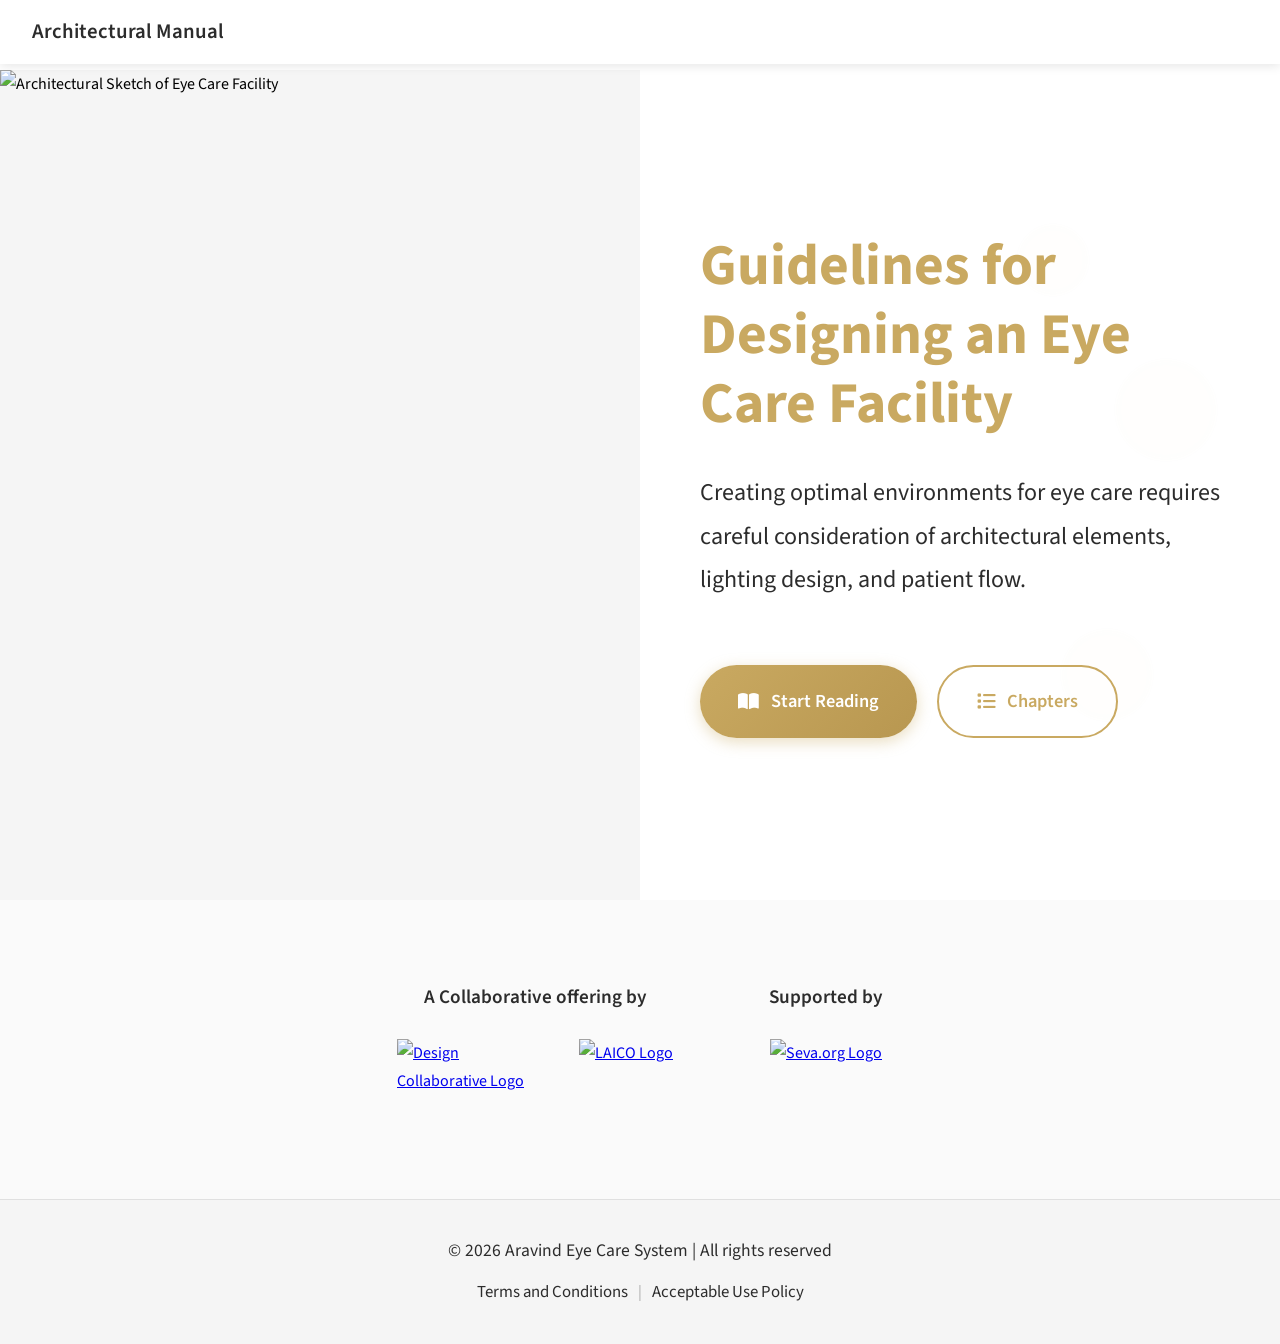
==== index.html @ ced8bf19 "Initial commit" ====
<!DOCTYPE html>
<html lang="en">
<head>
    <meta charset="UTF-8">
    <meta name="viewport" content="width=device-width, initial-scale=1.0">
    <title>Guidelines for Designing an Eye Care Facility | LAICO Architectural Manual</title>
    <meta name="description" content="Creating optimal environments for eye care requires careful consideration of architectural elements, lighting design, and patient flow.">
    <link rel="stylesheet" href="style.css">
    <link href="https://cdnjs.cloudflare.com/ajax/libs/font-awesome/6.0.0/css/all.min.css" rel="stylesheet">
</head>
<body>
    <!-- Navigation -->
    <nav class="navbar">
        <div class="nav-container">
            <div class="nav-logo">
                <h2>Architectural Manual</h2>
            </div>
            <div class="menu-toggle" id="menuToggle">
                <span></span>
                <span></span>
                <span></span>
            </div>
        </div>
    </nav>

    <!-- Menu Overlay -->
    <div class="menu-overlay" id="menuOverlay">
        <div class="menu-content">
            <div class="close-btn" id="closeBtn">
                <i class="fas fa-times"></i>
            </div>
            <ul class="menu-items">
                <li><a href="#home">Home</a></li>
                <li><a href="#contact">Contact Us</a></li>
                <li><a href="#about">About Us</a></li>
                <li><a href="#guidelines">Guidelines</a></li>
                <li><a href="#feedback">Feedback</a></li>
            </ul>
        </div>
    </div>

    <!-- Hero Section -->
    <section class="hero" id="home">
        <div class="hero-container">
            <div class="hero-content">
                <div class="hero-image-left">
                    <img src="Images -Home/Home Image .png" alt="Architectural Sketch of Eye Care Facility">
                </div>
                <div class="hero-text-right">
                    
                    <h3 class="hero-title">
                        <span class="color-1 animate-char">Guidelines</span> 
                        <span class="color-2 animate-char">for</span> 
                        <span class="color-3 animate-char">Designing</span> 
                        <span class="color-4 animate-char">an</span> 
                        <span class="color-5 animate-char">Eye</span> 
                        <span class="color-6 animate-char">Care</span> 
                        <span class="color-7 animate-char">Facility</span>
                    </h3>
                    <p class="hero-description">
                        Creating optimal environments for eye care requires careful consideration of architectural elements, lighting design, and patient flow. 
                    </p>
                    
                    <div class="hero-buttons">
                        <a href="Preface.html" class="btn btn-primary">
                            <i class="fas fa-book-open"></i>
                            Start Reading   
                        </a>
                        <a href="Toc.html" class="btn btn-secondary">
                            <i class="fas fa-list"></i>
                            Chapters
                        </a>
                    </div>
                </div>
            </div>
        </div>
        
        <div class="floating-elements">
            <div class="bubble-item item1"></div>
            <div class="bubble-item item2"></div>
            <div class="bubble-item item3"></div>
            <div class="bubble-item item4"></div>
            <div class="bubble-item item5"></div>
            <div class="bubble-item item6"></div>
        </div>
    </section>

    <!-- Partners Section -->
    <section class="partners">
        <div class="container">
            <div class="partners-content">
                <div class="partner-group">
                    <h3>A Collaborative offering by</h3>
                    <div class="partner-logos">

                        <div class="logo-wrapper">
                            <a href="https://designcollaborative.co.in/" target="_blank" rel="noopener noreferrer">
                                <img src="Images -Home/DC.png" alt="Design Collaborative Logo">
                            </a>
                        </div>

                        <div class="logo-wrapper">
                            <a href="https://laico.org/" target="_blank" rel="noopener noreferrer">
                                <img src="Images -Home/Laico.png" alt="LAICO Logo">
                            </a>
                        </div>

                    </div>
                </div>
                <div class="partner-group">
                    <h3>Supported by</h3>
                    <div class="partner-logos">
                        <div class="logo-wrapper">
                            <a href="https://www.seva.org/site/PageServer" target="_blank" rel="noopener noreferrer">
                                <img src="Images -Home/Seva_Foundation.jpg" alt="Seva.org Logo">
                            </a>
                        </div>

                    </div>
                </div>
            </div>
        </div>
    </section>

    <!-- Footer -->
    <footer class="footer">
        <div class="container">
            <p>&copy; 2026 Aravind Eye Care System | All rights reserved</p>
            <div class="footer-links">
                <a href="#">Terms and Conditions</a>
                <span>|</span>
                <a href="#">Acceptable Use Policy</a>
            </div>
        </div>
    </footer>

    <script src="script.js"></script>
</body>
</html>
---- style.css ----
/* Font Import */
    @import url('https://fonts.googleapis.com/css2?family=Source+Sans+Pro:wght@300;400;600;700&display=swap');

    * {
        margin: 0;
        padding: 0;
        box-sizing: border-box;
    }

    body {
        font-family: 'Source Sans Pro', sans-serif;
        line-height: 1.8;
        color: #000000;
        background-color: #ffffff;
        overflow-x: hidden;
    }

    h1, h2, h3, h4, h5, h6 {
        font-family: 'Source Sans Pro', sans-serif;
    }

    .container {
        max-width: 1400px;
        margin: 0 auto;
        padding: 0 40px;
    }

  
    .navbar {
        position: fixed;
        top: 0;
        width: 100%;
        background: rgba(255, 255, 255, 0.95);
        backdrop-filter: blur(10px);
        z-index: 1000;
        padding: 0;
        height: 64px;
        box-shadow: 0 2px 10px rgba(0, 0, 0, 0.08);
        transition: background 0.3s ease, box-shadow 0.3s ease;
        display: flex;
        align-items: center;
    }

    .nav-container {
        width: 100%;
        max-width: 100%;
        margin: 0;
        padding: 0 28px;
        display: flex;
        justify-content: space-between;
        align-items: center;
        height: 64px;
        gap: 15px;
    }

    .nav-logo {
        flex: 1;
    }

    .nav-logo h2 {
        color: #2c2c2c;
        font-size: 1.3rem;
        font-weight: 600;
        font-family: 'Source Sans Pro', sans-serif;
        margin: 0;
        line-height: 1;
        white-space: nowrap;
    }

    /* Hide hamburger on desktop */
    .menu-toggle {
        display: none;
        flex-direction: column;
        cursor: pointer;
        padding: 10px;
        background: transparent;
        border: none;
        justify-content: center;
        align-items: center;
        min-width: 48px;
        flex-shrink: 0;
    }

    .menu-toggle span {
        width: 28px;
        height: 3px;
        background: #2c2c2c;
        margin: 3px 0;
        transition: all 0.3s ease;
        border-radius: 2px;
        display: block;
    }

    .menu-overlay {
        position: fixed;
        top: 0;
        left: 0;
        width: 100%;
        height: 100vh;
        background: rgba(44, 44, 44, 0.98);
        backdrop-filter: blur(10px);
        z-index: 2000;
        display: flex;
        justify-content: center;
        align-items: center;
        opacity: 0;
        visibility: hidden;
        transition: all 0.3s ease;
    }

    .menu-overlay.active {
        opacity: 1;
        visibility: visible;
    }

    .menu-content {
        text-align: center;
        position: relative;
        padding: 20px;
    }

    .close-btn {
        position: absolute;
        top: -60px;
        right: 10px;
        color: #fff;
        font-size: 2.5rem;
        cursor: pointer;
        transition: all 0.3s;
        width: 50px;
        height: 50px;
        display: flex;
        align-items: center;
        justify-content: center;
    }

    .close-btn:hover {
        color: #c9a961;
        transform: rotate(90deg);
    }

    .menu-items {
        list-style: none;
        padding: 0;
        margin: 0;
    }

    .menu-items li {
        margin: 25px 0;
    }

    .menu-items a {
        color: #fff;
        text-decoration: none;
        font-size: 1.8rem;
        font-weight: 300;
        transition: all 0.3s;
        display: block;
        padding: 12px 25px;
        font-family: 'Source Sans Pro', sans-serif;
    }

    .menu-items a:hover {
        color: #c9a961;
        transform: translateX(10px);
    }

    /* ========== 1199px and below: stacked layout — logo bottom-right of image ========== */
    @media (max-width: 1199px) {
        .hero-logo-container {
            top: auto;
            bottom: 15px;
            right: 15px;
        }

        .hero-text-right {
            order: 2;
            text-align: center;
            padding: 40px 40px 40px 40px;
        }
    }

    /* Mobile Responsive Navbar - Show hamburger ONLY on mobile */
    @media (max-width: 768px) {
        .navbar {
            height: 56px;
            padding: 0;
        }

        .nav-container {
            padding: 0 16px;
            height: 56px;
            gap: 10px;
            margin: 0;
            max-width: 100%;
        }

        .nav-logo h2 {
            font-size: 1.1rem;
        }

        /* Show hamburger on mobile */
        .menu-toggle {
            display: flex;
            padding: 8px;
            min-width: 44px;
        }

        .menu-toggle span {
            width: 25px;
            height: 2.5px;
        }

        .menu-items a {
            font-size: 1.6rem;
            padding: 10px 20px;
        }

        .close-btn {
            font-size: 2.2rem;
            top: -55px;
        }

        .hero {
            padding-top: 60px;
        }

        /* Mobile: HIDE the logo completely */
        .hero-logo-container {
            display: none !important;
        }

        .hero-image-left {
            min-height: 280px;
            overflow: hidden;
        }

        .hero-text-right {
            position: relative;
            padding: 25px 25px 30px 25px;
            justify-content: flex-start;
            text-align: center;
        }
    }

    @media (max-width: 480px) {
        .nav-container {
            padding: 0 12px;
            height: 50px;
        }

        .nav-logo h2 {
            font-size: 1rem;
        }

        .menu-toggle {
            display: flex;
            padding: 6px;
            min-width: 40px;
        }

        .menu-toggle span {
            width: 22px;
            height: 2px;
            margin: 2.5px 0;
        }

        .menu-items a {
            font-size: 1.4rem;
            padding: 8px 15px;
        }

        .menu-items li {
            margin: 20px 0;
        }

        .hero-logo-container {
            display: none !important;
        }

        .hero-text-right {
            padding: 20px 20px 25px 20px;
        }
    }

    /* ========================================
    HERO SECTION
    ======================================== */
    .hero {
        min-height: 100vh;
        background: #ffffff;
        position: relative;
        display: flex;
        align-items: stretch;
        padding-top: 0;
        margin: 0;
        padding-left: 0;
        padding-right: 0;
        overflow: hidden;
    }

    .hero-container {
        max-width: 100%;
        margin: 0;
        padding: 0;
        position: relative;
        z-index: 2;
        width: 100%;
    }

    /* Logo: DESKTOP — top-right corner of text panel. MOBILE — hidden */
    .hero-logo-container {
        display: flex;
        justify-content: flex-end;
        align-self: flex-start;
        margin-left: auto;
        margin-bottom: 12px;
        margin-top: -20px;
        width: 100%;
    }

    .hero-logo {
        width: 180px;
        height: 180px;
        object-fit: contain;
    }

    .hero-content {
        display: grid;
        grid-template-columns: 1fr 1fr;
        gap: 0;
        align-items: stretch;
        min-height: 100vh;
        width: 100%;
        margin: 0;
        padding: 0;
        padding-top: 70px;
    }

    /* Logo lives inside hero-image-left */
    .hero-image-left {
        display: flex;
        justify-content: flex-end;
        align-items: stretch;
        width: 100%;
        height: 100%;
        order: 1;
        margin: 0;
        padding: 0;
        overflow: hidden;
        background: #f5f5f5;
        position: relative;
    }

    .hero-image-left img {
        width: 100%;
        height: 100%;
        max-width: none;
        object-fit: cover;
        object-position: center;
        display: block;
        margin: 0;
        padding: 0;
    }

    .hero-text-right {
        color: #2c2c2c;
        order: 2;
        padding: 40px 60px 40px 60px;
        height: 100%;
        display: flex;
        flex-direction: column;
        justify-content: center;
        padding-top: 40px;
        position: relative;
    }

    .hero-title {
        font-size: clamp(2.2rem, 4.5vw, 3.8rem);
        font-weight: 700;
        line-height: 1.2;
        margin-bottom: 2rem;
        font-family: 'Source Sans Pro', sans-serif;
    }

    .animate-char {
        display: inline-block;
        opacity: 0;
        transform: translateY(20px);
        animation: fadeInRise 0.8s ease-out forwards;
    }

    .hero-title .color-1 { animation-delay: 0.1s; }
    .hero-title .color-2 { animation-delay: 0.2s; }
    .hero-title .color-3 { animation-delay: 0.3s; }
    .hero-title .color-4 { animation-delay: 0.4s; }
    .hero-title .color-5 { animation-delay: 0.5s; }
    .hero-title .color-6 { animation-delay: 0.6s; }
    .hero-title .color-7 { animation-delay: 0.7s; }

    @keyframes fadeInRise {
        to {
            opacity: 1;
            transform: translateY(0);
        }
    }

    .color-1, .color-2, .color-3, .color-4, 
    .color-5, .color-6, .color-7 { 
        color: #c9a961; 
    }

    .hero-description {
        font-size: clamp(1.25rem, 2.5vw, 1.5rem);
        margin-bottom: 1.5rem;
        line-height: 1.8;
        color: #2c2c2c;
        font-family: 'Source Sans Pro', sans-serif;
    }

    .hero-buttons {
        display: flex;
        gap: 1.25rem;
        margin-top: 2.5rem;
        flex-wrap: wrap;
    }

    .btn {
        padding: 18px 38px;
        border: none;
        border-radius: 50px;
        font-size: 1.15rem;
        font-weight: 600;
        cursor: pointer;
        transition: all 0.3s ease;
        display: flex;
        align-items: center;
        gap: 12px;
        text-decoration: none;
        font-family: 'Source Sans Pro', sans-serif;
    }

    .btn-primary {
        background: linear-gradient(135deg, #c9a961 0%, #b89750 100%);
        color: white;
        box-shadow: 0 4px 15px rgba(201, 169, 97, 0.4);
    }

    .btn-primary:hover {
        transform: translateY(-2px);
        box-shadow: 0 6px 20px rgba(201, 169, 97, 0.6);
    }

    .btn-secondary {
        background: transparent;
        color: #c9a961;
        border: 2px solid #c9a961;
    }

    .btn-secondary:hover {
        background: #c9a961;
        color: white;
        transform: translateY(-2px);
    }

    .floating-elements {
        position: absolute;
        top: 0;
        left: 0;
        width: 100%;
        height: 100%;
        pointer-events: none;
        z-index: 1;
    }

    .bubble-item {
        position: absolute;
        background: rgba(201, 169, 97, 0.05);
        border-radius: 50%;
        animation: floatBubble 10s ease-in-out infinite;
        filter: blur(3px);
        opacity: 0.3;
    }

    .item1 { width: 80px; height: 80px; top: 15%; left: 5%; animation-delay: 0s; }
    .item2 { width: 120px; height: 120px; top: 60%; left: 15%; animation-delay: 2s; }
    .item3 { width: 60px; height: 60px; top: 80%; left: 25%; animation-delay: 4s; }
    .item4 { width: 100px; height: 100px; top: 40%; right: 5%; animation-delay: 1s; }
    .item5 { width: 70px; height: 70px; top: 25%; right: 15%; animation-delay: 3s; }
    .item6 { width: 90px; height: 90px; top: 70%; right: 10%; animation-delay: 5s; }

    @keyframes floatBubble {
        0%, 100% { transform: translateY(0) translateX(0) scale(1); }
        25% { transform: translateY(-10px) translateX(10px) scale(1.05); }
        50% { transform: translateY(-20px) translateX(-10px) scale(0.95); }
        75% { transform: translateY(-10px) translateX(10px) scale(1.05); }
    }

    .partners {
        padding: 80px 0;
        background: #fafafa;
    }

    /* ── Partners: two groups side-by-side, logos vertically centred ── */
    .partners-content {
        display: flex;
        flex-direction: row;
        justify-content: center;
        align-items: center;          /* vertically centres both groups */
        gap: 6rem;
        flex-wrap: wrap;
    }

    .partner-group {
        display: flex;
        flex-direction: column;
        align-items: center;
        flex: 0 1 auto;
    }

    .partner-group h3 {
        font-size: 1.2rem;
        margin-bottom: 1.5rem;
        color: #2c2c2c;
        text-align: center;
        font-family: 'Source Sans Pro', sans-serif;
        font-weight: 600;
    }

    .partner-logos {
        display: flex;
        gap: 2rem;
        justify-content: center;
        align-items: center;          /* logos on the same baseline */
        flex-wrap: wrap;
    }

    .logo-wrapper {
        display: flex;
        align-items: center;
        justify-content: center;
    }

    .logo-wrapper img {
        max-width: 150px;
        height: 80px;                 /* fixed height so all logos share the same row */
        object-fit: contain;
        display: block;
    }

    @media (max-width: 768px) {
        .partners-content {
            flex-direction: column;
            gap: 3rem;
        }
        .logo-wrapper img {
            height: 60px;
        }
    }

    /* ========================================
    FOOTER
    ======================================== */
    .footer {
        background: #f5f5f5;
        color: #2c2c2c;
        text-align: center;
        padding: 36px 20px;
        border-top: 1px solid #e0e0e0;
    }

    .footer p {
        font-size: 1.1rem;           /* increased from 1rem */
        margin: 0 0 12px 0;
        font-family: 'Source Sans Pro', sans-serif;
        color: #2c2c2c;
        line-height: 1.7;
        font-weight: 400;
    }

    .footer-links {
        margin-top: 10px;
        display: flex;
        justify-content: center;
        align-items: center;
        gap: 10px;
        flex-wrap: wrap;
    }

    .footer-links a {
        color: #2c2c2c;
        text-decoration: none;
        font-size: 1.05rem;          /* increased from 0.95rem */
        transition: color 0.3s ease;
        font-family: 'Source Sans Pro', sans-serif;
        font-weight: 400;
    }

    .footer-links a:hover {
        color: #c9a961;
        text-decoration: underline;
    }

    .footer-links span {
        color: #aaaaaa;
        font-size: 1rem;
    }

    @media (max-width: 768px) {
        .footer p {
            font-size: 1rem;         /* still larger than before (was 0.9rem) */
        }
        .footer-links a,
        .footer-links span {
            font-size: 0.95rem;      /* still larger than before (was 0.88rem) */
        }
    }

    /* ========================================
    CHAPTER PAGE LAYOUT - CONSISTENT STRUCTURE
    ======================================== */

    .chapter-container {
        display: flex;
        margin-top: 64px;
        min-height: calc(100vh - 64px);
        background-color: #ffffff;
    }

    @media (max-width: 768px) {
        .chapter-container {
            margin-top: 56px;
            min-height: calc(100vh - 56px);
        }
        .content-header { top: 56px; }
    }

    @media (max-width: 480px) {
        .chapter-container {
            margin-top: 50px;
            min-height: calc(100vh - 50px);
        }
        .content-header { top: 50px; }
    }

    /* Sidebar Toggle Button - Desktop only, hidden on mobile */
    .sidebar-toggle-btn {
        position: fixed;
        left: 20px;
        top: 95px;
        background: linear-gradient(135deg, #c9a961 0%, #b89750 100%);
        color: white;
        border: none;
        width: 48px;
        height: 48px;
        border-radius: 50%;
        cursor: pointer;
        z-index: 101;
        box-shadow: 0 4px 15px rgba(201, 169, 97, 0.35);
        display: flex;
        align-items: center;
        justify-content: center;
        font-size: 1.2rem;
        transition: all 0.3s ease;
    }

    .sidebar-toggle-btn:hover {
        background: linear-gradient(135deg, #b89750 0%, #a68640 100%);
        transform: scale(1.08);
        box-shadow: 0 6px 20px rgba(201, 169, 97, 0.45);
    }

    .sidebar-visible .sidebar-toggle-btn {
        display: none;
    }

    /* Hide sidebar toggle button completely on mobile */
    @media (max-width: 768px) {
        .sidebar-toggle-btn {
            display: none !important;
        }
    }

    /* Sidebar Styles */
    .chapter-sidebar {
        width: 350px;
        background: #ffffff;
        border-right: 1px solid #e8e8e8;
        position: fixed;
        left: -350px;
        top: 70px;
        height: calc(100vh - 70px);
        overflow-y: auto;
        z-index: 100;
        transition: left 0.3s ease;
        box-shadow: 2px 0 12px rgba(0, 0, 0, 0.05);
    }

    .chapter-sidebar.sidebar-open {
        left: 0;
    }

    .chapter-sidebar::-webkit-scrollbar {
        width: 8px;
    }

    .chapter-sidebar::-webkit-scrollbar-track {
        background: #f5f5f5;
    }

    .chapter-sidebar::-webkit-scrollbar-thumb {
        background: #c9a961;
        border-radius: 4px;
    }

    .chapter-sidebar::-webkit-scrollbar-thumb:hover {
        background: #b89750;
    }

    /* Main Content Area */
    .chapter-content {
        flex: 1;
        margin-left: 0;
        padding: 40px 30px;
        width: 100%;
        transition: margin-left 0.3s ease, width 0.3s ease;
        background-color: #ffffff;
        display: flex;
        justify-content: center;
    }

    .sidebar-visible .chapter-content {
        margin-left: 350px;
        width: calc(100% - 350px);
    }

    .sidebar-header {
        padding: 24px;
        background: #ffffff;
        border-bottom: 2px solid #c9a961;
        position: relative;
    }

    .sidebar-header h3 {
        font-size: 1.25rem;
        color: #2c2c2c;
        font-weight: 600;
        padding-right: 40px;
        font-family: 'Source Sans Pro', sans-serif;
        line-height: 1.5;
    }

    .sidebar-close-btn {
        position: absolute;
        top: 24px;
        right: 24px;
        color: #2c2c2c;
        font-size: 1.5rem;
        cursor: pointer;
        transition: all 0.3s;
        width: 32px;
        height: 32px;
        display: flex;
        align-items: center;
        justify-content: center;
        border-radius: 50%;
    }

    .sidebar-close-btn:hover {
        color: #c9a961;
        background: #f5f5f5;
        transform: rotate(90deg);
    }

    .sidebar-nav {
        padding: 12px 0;
    }

    .nav-list {
        list-style: none;
        padding: 0;
        margin: 0;
    }

    .nav-item {
        border-bottom: 1px solid #f0f0f0;
    }

    .nav-link {
        display: flex;
        align-items: center;
        padding: 14px 24px;
        color: #4a4a4a;
        text-decoration: none;
        transition: all 0.3s ease;
        cursor: pointer;
        position: relative;
        gap: 14px;
        font-family: 'Source Sans Pro', sans-serif;
        font-size: 1.05rem;
        font-weight: 400;
    }

    .nav-link i.fa-circle {
        font-size: 9px;
        color: #d4d4d4;
        flex-shrink: 0;
        border: 2px solid #d4d4d4;
        border-radius: 50%;
        padding: 2px;
        transition: all 0.3s ease;
    }

    .nav-link span {
        flex: 1;
        line-height: 1.6;
    }

    .nav-link:hover {
        background: #fafafa;
        color: #c9a961;
        padding-left: 28px;
    }

    .nav-link:hover i.fa-circle {
        color: #c9a961;
        border-color: #c9a961;
    }

    .nav-link.read i.fa-circle {
        color: #c9a961;
        background: #c9a961;
        border-color: #c9a961;
    }

    .nav-item.active > .nav-link,
    .nav-link.active {
        background: #fafafa;
        color: #c9a961;
        font-weight: 600;
        border-left: 3px solid #c9a961;
        padding-left: 21px;
    }

    .nav-item.active > .nav-link i.fa-circle,
    .nav-link.active i.fa-circle {
        color: #c9a961;
        background: #c9a961;
        border-color: #c9a961;
    }

    .nav-link.read {
        color: #b89750;
        font-weight: 600;
    }

    .nav-link.read i.fa-circle {
        color: #c9a961;
        background: #c9a961;
        border-color: #c9a961;
    }

    .dropdown-icon {
        margin-left: auto;
        font-size: 13px;
        transition: transform 0.3s ease;
        color: #7a7a7a;
    }

    .nav-link.open .dropdown-icon {
        transform: rotate(180deg);
        color: #c9a961;
    }

    .nav-sublist,
    .nav-sublist-level2 {
        list-style: none;
        padding: 0;
        margin: 0;
        max-height: 0;
        overflow: hidden;
        transition: max-height 0.4s ease;
        background: #fafafa;
    }

    .nav-subitem {
        border-top: 1px solid #f5f5f5;
    }

    .sub-parent-link {
        padding-left: 40px;
        font-size: 1rem;
    }

    .subsection-link {
        padding-left: 56px;
        font-size: 1rem;
        color: #5a5a5a;
    }

    .subsection-link i.fa-circle {
        font-size: 7px;
    }

    .subsection-link:hover {
        background: #f5f5f5;
        color: #c9a961;
        padding-left: 60px;
    }

    .subsection-link.active {
        background: #fafafa;
        color: #c9a961;
        font-weight: 600;
        border-left: 3px solid #c9a961;
        padding-left: 53px;
    }

    .subsection-link.read {
        color: #b89750;
    }

    .subsection-link.read i.fa-circle {
        color: #c9a961;
        background: #c9a961;
        border-color: #c9a961;
    }

    /* ========================================
    CONTENT WRAPPER - CONSISTENT WIDTH & SPACING
    ======================================== */
    .content-wrapper {
        max-width: 1100px;
        width: 100%;
        margin: 0 auto;
        padding-bottom: 100px;
    }

    /* ========================================
    BREADCRUMB - CONSISTENT FONT SIZE & STYLE
    ======================================== */
    .content-header {
        position: sticky;
        top: 64px;
        z-index: 99;
        background: #ffffff;
        padding: 0;
        margin: 0 0 40px 0;
        box-shadow: 0 2px 12px rgba(0, 0, 0, 0.08);
        border-bottom: 2px solid #f0f0f0;
        border-radius: 8px;
        display: flex;
        align-items: center;
    }

    @media (max-width: 768px) {
        .content-header {
            margin: 0 !important;
        }
    }

    /* Breadcrumb takes all remaining space */
    .content-header .breadcrumb {
        flex: 1;
    }

    .breadcrumb {
        display: flex;
        align-items: center;
        gap: 10px;
        font-size: 1rem;
        color: #5a5a5a;
        flex-wrap: wrap;
        padding: 14px 24px;
        background: #ffffff;
        margin: 0;
        font-family: 'Source Sans Pro', sans-serif;
        border-radius: 8px;
        min-height: 56px;
    }

    /* Mobile: compact breadcrumb padding */
    @media (max-width: 768px) {
        .breadcrumb {
            padding: 8px 12px !important;
            gap: 4px !important;
            font-size: 0.9rem !important;
            flex-wrap: nowrap !important;
            overflow: hidden !important;
            border-radius: 0 !important;
        }

        .chapter-logo-container {
            padding: 4px 8px 4px 4px !important;
        }
    }

    @media (max-width: 480px) {
        .breadcrumb {
            padding: 6px 10px !important;
            font-size: 0.85rem !important;
        }

        .chapter-logo-container {
            padding: 3px 6px !important;
        }
    }

    /* ========================================
    CHAPTER PAGE - 50th LOGO (End of breadcrumb line, right corner)
    ======================================== */
    /* Logo OUTSIDE breadcrumb box - positioned right of content-header */
    .chapter-logo-container {
        flex-shrink: 0;
        display: flex;
        align-items: center;
        padding: 8px 16px 8px 8px;
    }

    .chapter-logo {
        width: 80px;
        height: 80px;
        object-fit: contain;
    }

    @media (max-width: 768px) {
        .chapter-logo {
            width: 40px;
            height: 40px;
        }
    }

    @media (max-width: 480px) {
        .chapter-logo {
            width: 34px;
            height: 34px;
        }
    }

    .breadcrumb-item {
        display: flex;
        align-items: center;
    }

    .breadcrumb-link {
        text-decoration: none;
        padding: 8px 16px;
        border-radius: 6px;
        transition: all 0.3s ease;
        font-weight: 500;
        font-size: 1.05rem;
        background: transparent;
        cursor: pointer;
        display: flex;
        align-items: center;
        gap: 8px;
        font-family: 'Source Sans Pro', sans-serif;}

    .breadcrumb-link.breadcrumb-primary {
        color: #c9a961;
        font-weight: 600;
    }

    .breadcrumb-link.breadcrumb-primary:hover {
        background: #fafafa;
        color: #b89750;
        transform: translateY(-1px);
    }

    .breadcrumb-link.breadcrumb-primary.active {
        color: #c9a961;
        background: #faf6f0;
        font-weight: 700;
        cursor: default;
        box-shadow: 0 2px 8px rgba(201, 169, 97, 0.2);
    }

    .breadcrumb-link.breadcrumb-secondary {
        color: #5a5a5a;
        background: #f8f8f8;
        font-weight: 500;
    }

    .breadcrumb-link.breadcrumb-secondary:hover {
        background: #e8e8e8;
        color: #2c2c2c;
        transform: translateY(-1px);
    }

    .breadcrumb-link.breadcrumb-secondary.active {
        color: #ffffff;
        background: #2c2c2c;
        font-weight: 600;
        cursor: default;
        box-shadow: 0 2px 8px rgba(44, 44, 44, 0.3);
    }

    /* Content action buttons (view / download) */
    .content-actions {
        margin: 14px 0 20px 0;
        display: flex;
        gap: 14px;
        align-items: center;
    }

    .btn-view,
    .btn-download {
        display: inline-flex;
        align-items: center;
        gap: 12px;
        padding: 12px 22px;
        border-radius: 8px;
        font-weight: 600;
        text-decoration: none;
        cursor: pointer;
        font-family: 'Source Sans Pro', sans-serif;
        box-shadow: 0 6px 18px rgba(0,0,0,0.12);
        border: none;
    }

    .btn-view {
        background: linear-gradient(135deg, #2c2c2c 0%, #1a1a1a 100%);
        color: #ffffff;
    }

    .btn-download {
        background: linear-gradient(135deg, #2c2c2c 0%, #1a1a1a 100%);
        color: #ffffff;
    }

    .btn-view i,
    .btn-download i {
        font-size: 1.05rem;
    }

    .btn-view:hover,
    .btn-download:hover {
        transform: translateY(-2px);
        box-shadow: 0 10px 30px rgba(0,0,0,0.18);
        background: linear-gradient(135deg, #3a3a3a 0%, #222 100%);
    }

    .breadcrumb i.fa-home {
        font-size: 1.1rem;
        color: #c9a961;
    }

    .breadcrumb-dot {
        color: #c9a961;
        font-size: 1.3rem;
        font-weight: 700;
        margin: 0 6px;
        user-select: none;
    }

    .breadcrumb-separator {
        display: none !important;
    }

    /* ========================================
    ARTICLE CONTENT - CONSISTENT TYPOGRAPHY
    ======================================== */
    .main-article {
        background: #ffffff;
        padding: 48px;
        border-radius: 12px;
        box-shadow: 0 2px 12px rgba(0, 0, 0, 0.06);
        margin-top: 0;
        border: 1px solid #f0f0f0;
    }

    .content-block {
        animation: fadeIn 0.4s ease-in;
    }

    /* Add spacing between different content blocks */
    .content-block + .content-block {
        margin-top: 40px;
    }

    @keyframes fadeIn {
        from {
            opacity: 0;
            transform: translateY(15px);
        }
        to {
            opacity: 1;
            transform: translateY(0);
        }
    }

    /* ========================================
    CONSISTENT HEADING STYLES
    ======================================== */
    .article-title {
        font-size: 2.5rem;
        color: #070707;
        margin-bottom: 25px;
        line-height: 1.3;
        font-weight: 600;
        font-family: 'Source Sans Pro', sans-serif;
        border-bottom: 3px solid #c9a961;
        padding-bottom: 20px;
    }

    /* Subsection titles within the same content - smaller, no border */
    .content-block:not(#content-intro) .article-title {
        font-size: 1.6rem;
        border-bottom: none;
        padding-bottom: 0;
        margin-bottom: 20px;
        margin-top: 0;
        font-weight: 600;
    }

    .main-article h3 {
        font-size: 1.4rem;
        color: #000000;
        margin-top: 30px;
        margin-bottom: 15px;
        font-weight: 600;
        font-family: 'Source Sans Pro', sans-serif;
        border-left: 4px solid #c9a961;
        padding-left: 16px;
        line-height: 1.4;
    }

    .main-article h4 {
        font-size: 1.15rem;
        color: #000000;
        margin-top: 20px;
        margin-bottom: 12px;
        font-weight: 600;
        font-family: 'Source Sans Pro', sans-serif;
        line-height: 1.4;
    }

    /* ========================================
    CONSISTENT PARAGRAPH & TEXT STYLES
    ======================================== */
    .article-intro {
        font-size: 1.15rem;
        color: #4a4a4a;
        line-height: 1.8;
        margin-bottom: 30px;
        padding: 24px;
        background: #fafafa;
        border-left: 5px solid #c9a961;
        border-radius: 6px;
        font-family: 'Source Sans Pro', sans-serif;
    }

    .main-article p {
        font-size: 1.15rem;
        color: #000000;
        line-height: 1.8;
        margin-bottom: 12px;
        font-family: 'Source Sans Pro', sans-serif;
        text-align: justify;
    }

    .main-article p strong 
    {
        color: #000000;
        font-weight: 600;
    }

    /* ========================================
    CONSISTENT LIST STYLES WITH PROPER ALIGNMENT
    ======================================== */
    .main-article ul {
        margin: 15px 0;
        padding-left: 0;
        list-style: none;
    }

    .main-article ul li {
        font-size: 1.15rem;
        color: #000000;
        line-height: 1.8;
        margin-bottom: 12px;
        font-family: 'Source Sans Pro', sans-serif;
        padding-left: 28px;
        position: relative;
        text-align: left;
    }

    .main-article ul li::before {
        content: "•";
        color: #000000;
        font-size: 1.2rem;
        position: absolute;
        left: 10px;
        top: 0em;
        font-weight: 600;
        line-height: 1.8;
    }

    .main-article ul li strong {
        color: #2c2c2c;
        font-weight: 600;
    }

    /* Nested lists */
    .main-article ul ul {
        margin-top: 10px;
        margin-bottom: 10px;
        padding-left: 15px;
    }

    .main-article ul ul li {
        font-size: 1.1rem;
        margin-bottom: 10px;
        padding-left: 25px;
    }

    .main-article ul ul li::before {
        content: "•";
        font-size: 0.85rem;
        left: 8px;
        top: 0em;
        color: #000000;
        font-weight: 400;
    }

    /* Ordered lists */
    .main-article ol {
        margin: 20px 0;
        padding-left: 30px;
        counter-reset: item;
    }

    .main-article ol li {
        font-size: 1.15rem;
        color: #000000;
        line-height: 1.9;
        margin-bottom: 14px;
        font-family: 'Source Sans Pro', sans-serif;
        position: relative;
        text-align: left;
        list-style: none;
    }

    .main-article ol li::before {
        content: counter(item) ".";
        counter-increment: item;
        color: #000000;
        font-weight: 600;
        position: absolute;
        left: -25px;
    }

    /* ========================================
    NAVIGATION BUTTONS - CONSISTENT STYLE
    ======================================== */
    .content-navigation-static {
        position: fixed;
        bottom: 0;
        left: 0;
        right: 0;
        display: flex;
        justify-content: space-between;
        padding: 16px 32px;
        background: rgba(255, 255, 255, 0.98);
        backdrop-filter: blur(10px);
        border-top: 2px solid #e8e8e8;
        box-shadow: 0 -4px 20px rgba(0, 0, 0, 0.08);
        gap: 24px;
        z-index: 98;
    }

    .content-navigation {
        display: flex;
        justify-content: space-between;
        margin-top: 60px;
        padding-top: 40px;
        border-top: 2px solid #e8e8e8;
        gap: 24px;
    }

    .nav-btn {
        display: flex;
        align-items: center;
        gap: 10px;
        padding: 14px 28px;
        background: linear-gradient(135deg, #2c2c2c 0%, #1a1a1a 100%);
        border: none;
        border-radius: 10px;
        color: #fff;
        text-decoration: none;
        font-weight: 600;
        font-size: 1rem;
        font-family: 'Source Sans Pro', sans-serif;
        transition: all 0.3s ease;
        cursor: pointer;
        box-shadow: 0 4px 15px rgba(0, 0, 0, 0.2);
        white-space: nowrap;
    }

    .nav-btn:hover {
        background: linear-gradient(135deg, #c9a961 0%, #b89750 100%);
        transform: translateY(-2px);
        box-shadow: 0 6px 20px rgba(201, 169, 97, 0.4);
    }

    .nav-btn i {
        font-size: 1.1rem;
    }

    .nav-btn:disabled {
        background: #d4d4d4;
        color: #7a7a7a;
        cursor: not-allowed;
        opacity: 0.6;
        box-shadow: none;
        transform: none;
    }

    .prev-btn i {
        order: -1;
    }

    .next-btn {
        margin-left: auto;
    }

    .next-btn i {
        order: 1;
    }

    /* ========================================
    TABLE OF CONTENTS STYLES
    ======================================== */
    .back-btn {
        display: flex;
        align-items: center;
        gap: 10px;
        padding: 12px 24px;
        background: linear-gradient(135deg, #c9a961 0%, #b89750 100%);
        color: white;
        text-decoration: none;
        border-radius: 8px;
        font-weight: 600;
        font-size: 1rem;
        font-family: 'Source Sans Pro', sans-serif;
        transition: all 0.3s ease;
        box-shadow: 0 4px 15px rgba(201, 169, 97, 0.3);
    }

    .back-btn:hover {
        background: linear-gradient(135deg, #b89750 0%, #a68640 100%);
        transform: translateY(-2px);
        box-shadow: 0 6px 20px rgba(201, 169, 97, 0.45);
    }

    .toc-container {
        max-width: 1200px;
        margin: 0 auto;
        padding: 120px 40px 80px;
    }

    .toc-header {
        text-align: center;
        margin-bottom: 60px;
        padding-bottom: 40px;
        border-bottom: 3px solid #c9a961;
        position: relative;
    }

    /* 50th Logo - top right corner of TOC header */
    .toc-corner-logo {
        position: absolute;
        top: 0;
        right: 0;
        width: 140px;
        height: 140px;
        object-fit: contain;
    }

    .toc-logo-container {
        margin-bottom: 30px;
        display: flex;
        justify-content: center;
    }

    .toc-logo {
        max-width: 280px;
        height: auto;
        object-fit: contain;
    }

    .toc-header h1 {
        font-size: 3.5rem;
        color: #2c2c2c;
        margin-bottom: 20px;
        font-weight: 700;
        font-family: 'Source Sans Pro', sans-serif;
    }

    .toc-header p {
        font-size: 1.2rem;
        color: #5a5a5a;
        line-height: 1.8;
        max-width: 800px;
        margin: 0 auto;
        font-family: 'Source Sans Pro', sans-serif;
    }

    .toc-list {
        display: flex;
        flex-direction: column;
        gap: 20px;
    }

    .toc-item {
        background: #ffffff;
        border-radius: 12px;
        overflow: hidden;
        box-shadow: 0 3px 15px rgba(0, 0, 0, 0.08);
        transition: all 0.3s ease;
        border: 2px solid transparent;
    }

    .toc-item:hover {
        transform: translateY(-4px);
        box-shadow: 0 8px 25px rgba(201, 169, 97, 0.25);
        border-color: #c9a961;
    }

    .toc-link {
        display: flex;
        align-items: center;
        gap: 24px;
        padding: 28px 32px;
        text-decoration: none;
        color: #2c2c2c;
        transition: all 0.3s ease;
    }

    .toc-number {
        flex-shrink: 0;
        width: 60px;
        height: 60px;
        background: linear-gradient(135deg, #c9a961 0%, #b89750 100%);
        color: white;
        border-radius: 12px;
        display: flex;
        align-items: center;
        justify-content: center;
        font-size: 1.5rem;
        font-weight: 700;
        font-family: 'Source Sans Pro', sans-serif;
        box-shadow: 0 4px 12px rgba(201, 169, 97, 0.3);
    }

    .toc-content {
        flex: 1;
    }

    .toc-title {
        font-size: 1.4rem;
        font-weight: 700;
        color: #2c2c2c;
        margin-bottom: 8px;
        font-family: 'Source Sans Pro', sans-serif;
        line-height: 1.4;
    }

    .toc-description {
        font-size: 1.05rem;
        color: #5a5a5a;
        line-height: 1.6;
        font-family: 'Source Sans Pro', sans-serif;
    }

    .toc-arrow {
        flex-shrink: 0;
        font-size: 1.5rem;
        color: #c9a961;
        transition: all 0.3s ease;
    }

    .toc-item:hover .toc-arrow {
        transform: translateX(8px);
        color: #b89750;
    }

    .toc-item:hover .toc-number {
        transform: scale(1.1);
        background: linear-gradient(135deg, #b89750 0%, #a68640 100%);
    }

    .toc-item:hover .toc-title {
        color: #c9a961;
    }


    @media (max-width: 1199px) {
        .hero-content {
            grid-template-columns: 1fr;
            gap: 0;
            padding: 70px 0 0 0;
        }
        
        .hero-image-left {
            order: 1;
            min-height: 400px;
        }
        
        .hero-buttons {
            justify-content: center;
        }

        .partners-content {
            grid-template-columns: 1fr;
            gap: 3rem;
        }

        .chapter-sidebar {
            width: 300px;
            left: -300px;
        }

        .chapter-sidebar.sidebar-open {
            left: 0;
        }

        .chapter-content {
            margin-left: 0;
            width: 100%;
            padding: 40px 30px;
        }

        .sidebar-visible .chapter-content {
            margin-left: 300px;
            width: calc(100% - 300px);
        }

        .main-article {
            padding: 40px;
        }

        .article-title {
            font-size: 2.2rem;
        }

        .content-navigation-static {
            padding: 16px 32px;
        }
    }

    @media (max-width: 992px) {
        .sidebar-visible .chapter-content {
            margin-left: 0;
            width: 100%;
        }

        .content-wrapper {
            max-width: 100%;
        }
    }

    /* ========================================
       MOBILE REDESIGN — 768px and below
       Clean, readable, full-width chapter layout
    ======================================== */
    @media (max-width: 768px) {

        /* ── Hero page ── */
        .hero {
            min-height: auto;
            padding: 80px 0 50px 0;
        }
        .hero-container { padding: 0; }
        .hero-content {
            grid-template-columns: 1fr;
            min-height: auto;
            padding: 0;
        }
        .hero-image-left { min-height: 260px; }
        .hero-text-right {
            padding: 28px 24px 36px;
            text-align: center;
        }
        .hero-title {
            font-size: 2rem;
            margin-bottom: 1rem;
        }
        .hero-description { font-size: 1.05rem; }
        .hero-buttons {
            flex-direction: column;
            width: 100%;
            gap: 12px;
        }
        .btn {
            padding: 14px 24px;
            font-size: 1rem;
            width: 100%;
            justify-content: center;
        }

        /* ── Chapter container: full width, no sidebar ── */
        .chapter-container {
            margin-top: 60px;
            min-height: calc(100vh - 60px);
        }

        /* ── Sidebar: completely hidden on mobile ── */
        .chapter-sidebar,
        .sidebar-toggle-btn {
            display: none !important;
        }
        .sidebar-visible .chapter-content {
            margin-left: 0 !important;
            width: 100% !important;
        }

        /* ── Chapter content: full-width, comfortable padding ── */
        .chapter-content {
            padding: 0;
            width: 100%;
            justify-content: stretch;
        }

        /* ── Content wrapper: edge-to-edge on mobile ── */
        .content-wrapper {
            max-width: 100%;
            width: 100%;
            padding: 0 0 100px 0;
            margin: 0;
        }

        /* ── Sticky breadcrumb header: slim, compact ── */
        .content-header {
            top: 60px;
            border-radius: 0;
            margin: 0 0 0 0;
            border-bottom: 1px solid #ebebeb;
            box-shadow: 0 1px 8px rgba(0,0,0,0.07);
        }

        .breadcrumb {
            padding: 10px 16px;
            gap: 8px;
            font-size: 0.88rem;
            flex-wrap: nowrap;
            overflow: hidden;
        }

        .breadcrumb-item {
            min-width: 0;
            flex-shrink: 1;
        }

        .breadcrumb-link {
            padding: 6px 10px;
            font-size: 0.88rem;
            gap: 6px;
            white-space: nowrap;
        }

        /* Truncate long breadcrumb text on mobile */
        .breadcrumb-link span {
            max-width: 140px;
            overflow: hidden;
            text-overflow: ellipsis;
            white-space: nowrap;
            display: inline-block;
        }

        /* ── Logo in breadcrumb: small & tight ── */
        .chapter-logo-container {
            padding: 4px 10px 4px 4px;
            flex-shrink: 0;
        }

        .chapter-logo {
            width: 44px;
            height: 44px;
        }

        /* ── Main article card: no box-shadow, full-width feel ── */
        .main-article {
            padding: 24px 18px 32px;
            border-radius: 0;
            border: none;
            border-top: 1px solid #f0f0f0;
            box-shadow: none;
            margin: 16px 0 0 0;
        }

        /* ── Article title: readable size ── */
        .article-title {
            font-size: 1.6rem;
            margin-bottom: 18px;
            padding-bottom: 14px;
            line-height: 1.35;
        }

        .content-block:not(#content-intro) .article-title {
            font-size: 1.3rem;
        }

        /* ── Headings: well-spaced ── */
        .main-article h3 {
            font-size: 1.15rem;
            margin-top: 24px;
            margin-bottom: 10px;
            padding-left: 12px;
            line-height: 1.45;
        }

        .main-article h4 {
            font-size: 1.05rem;
            margin-top: 18px;
            margin-bottom: 10px;
        }

        /* ── Body text: comfortable reading size ── */
        .article-intro {
            font-size: 1rem;
            padding: 16px 14px;
            line-height: 1.75;
        }

        .main-article p {
            font-size: 1rem;
            line-height: 1.8;
            margin-bottom: 14px;
            text-align: left;
        }

        /* ── Lists: properly indented ── */
        .main-article ul li {
            font-size: 1rem;
            line-height: 1.75;
            margin-bottom: 10px;
            padding-left: 20px;
        }

        .main-article ul li::before {
            font-size: 0.85rem;
            left: 6px;
            top: 0;
        }

        .main-article ul ul li {
            font-size: 0.96rem;
        }

        .main-article ol li {
            font-size: 1rem;
            line-height: 1.75;
            margin-bottom: 10px;
        }

        /* ── Bottom navigation bar: full-width, larger tap targets ── */
        .content-navigation-static {
            padding: 12px 16px;
            gap: 12px;
        }

        .nav-btn {
            padding: 13px 20px;
            font-size: 0.95rem;
            gap: 8px;
            border-radius: 8px;
            flex: 1;
            justify-content: center;
        }

        /* ── Images inside content: full-width ── */
        .main-article img,
        .article-content img {
            max-width: 100% !important;
            height: auto !important;
            border-radius: 6px;
        }

        /* ── Info/highlight boxes ── */
        .main-article [style*="background: #f8f8f8"],
        .main-article [style*="background:#f8f8f8"] {
            padding: 18px 14px !important;
            border-radius: 8px !important;
        }

        /* ── Two-column grids inside content → single column ── */
        .main-article [style*="grid-template-columns: 1fr 1fr"],
        .article-content [style*="grid-template-columns: 1fr 1fr"] {
            display: block !important;
        }

        .main-article [style*="grid-template-columns: 1fr 1fr"] > div,
        .article-content [style*="grid-template-columns: 1fr 1fr"] > div {
            margin-bottom: 20px !important;
        }
    }

    /* ========================================
       MOBILE REDESIGN — 480px and below
       Extra small phones
    ======================================== */
    @media (max-width: 480px) {

        .chapter-container { margin-top: 55px; }

        .content-header { top: 55px; }

        .breadcrumb {
            padding: 8px 12px;
            font-size: 0.83rem;
        }

        .breadcrumb-link {
            padding: 5px 8px;
            font-size: 0.83rem;
        }

        .breadcrumb-link span {
            max-width: 110px;
        }

        .chapter-logo {
            width: 36px;
            height: 36px;
        }

        .main-article {
            padding: 20px 14px 28px;
        }

        .article-title {
            font-size: 1.45rem;
            margin-bottom: 14px;
            padding-bottom: 12px;
        }

        .main-article h3 {
            font-size: 1.08rem;
            padding-left: 10px;
        }

        .main-article h4 { font-size: 1rem; }

        .main-article p,
        .main-article ul li,
        .main-article ol li {
            font-size: 0.97rem;
            line-height: 1.75;
        }

        .content-navigation-static {
            padding: 10px 12px;
            gap: 10px;
        }

        .nav-btn {
            padding: 12px 14px;
            font-size: 0.9rem;
            gap: 6px;
        }
    }

    /* Hide old dropdown elements */
    .breadcrumb-dropdown-wrapper,
    .breadcrumb-chapter-btn,
    .breadcrumb-dropdown-menu,
    .dropdown-menu-item,
    .dropdown-arrow {
        display: none !important;
    }


    /* Resources List Container */
    .resources-list {
        margin-top: 30px;
    }

    /* Simple Resource Item */
    .resource-simple-item {
        background: #ffffff;
        border: 1px solid #e0e0e0;
        padding: 25px;
        margin-bottom: 25px;
        border-radius: 8px;
    }

    .resource-simple-item h3 {
        font-size: 1.3rem;
        color: #2c2c2c;
        margin-bottom: 12px;
        font-weight: 600;
        font-family: 'Source Sans Pro', sans-serif;
        border-left: none;
        padding-left: 0;
        margin-top: 0;
    }

    .resource-simple-item p {
        font-size: 1.05rem;
        color: #5a5a5a;
        margin-bottom: 15px;
        line-height: 1.6;
    }

    /* Simple Buttons Container */
    .resource-simple-buttons {
        display: flex;
        gap: 12px;
        margin-top: 15px;
        flex-wrap: wrap;
    }

    /* Match existing btn-view and btn-download styles */
    .resource-simple-buttons .btn-view,
    .resource-simple-buttons .btn-download {
        display: inline-flex;
        align-items: center;
        gap: 8px;
        padding: 12px 22px;
        border-radius: 8px;
        font-weight: 600;
        font-size: 1rem;
        text-decoration: none;
        cursor: pointer;
        font-family: 'Source Sans Pro', sans-serif;
        transition: all 0.3s ease;
        border: none;
        box-shadow: 0 4px 12px rgba(0, 0, 0, 0.1);
    }

    /* Download All Button */
    .btn-download-all {
        display: inline-flex;
        align-items: center;
        gap: 10px;
        padding: 14px 26px;
        background: linear-gradient(135deg, #c9a961 0%, #b89750 100%);
        color: white;
        border-radius: 8px;
        font-weight: 600;
        font-size: 1.05rem;
        text-decoration: none;
        cursor: pointer;
        font-family: 'Source Sans Pro', sans-serif;
        transition: all 0.3s ease;
        border: none;
        box-shadow: 0 4px 15px rgba(201, 169, 97, 0.3);
    }

    .btn-download-all:hover {
        background: linear-gradient(135deg, #b89750 0%, #a68640 100%);
        transform: translateY(-2px);
        box-shadow: 0 6px 20px rgba(201, 169, 97, 0.4);
    }

    .btn-download-all i {
        font-size: 1.2rem;
    }

    /* Special styling for "Access All Resources" item */
    .resource-all {
        background: #fafafa;
        border: 2px solid #c9a961;
    }

    .resource-all h3 {
        color: #c9a961;
    }

    /* Responsive Design */
    @media (max-width: 768px) {
        .resource-simple-item {
            padding: 20px;
        }

        .resource-simple-item h3 {
            font-size: 1.2rem;
        }

        .resource-simple-item p {
            font-size: 1rem;
        }

        .resource-simple-buttons {
            flex-direction: column;
        }

        .resource-simple-buttons .btn-view,
        .resource-simple-buttons .btn-download {
            width: 100%;
            justify-content: center;
        }

        .btn-download-all {
            width: 100%;
            justify-content: center;
        }
    }

    @media (max-width: 480px) {
        .resource-simple-item {
            padding: 18px;
        }

        .resource-simple-item h3 {
            font-size: 1.1rem;
        }

        .resource-simple-item p {
            font-size: 0.95rem;
        }

        .resource-simple-buttons .btn-view,
        .resource-simple-buttons .btn-download {
            padding: 11px 18px;
            font-size: 0.95rem;
        }

        .btn-download-all {
            padding: 12px 20px;
            font-size: 1rem;
        }
    }

    .modal {
        display: none;
        position: fixed;
        z-index: 10000;
        left: 0;
        top: 0;
        width: 100%;
        height: 100%;
        overflow: auto;
        background-color: rgba(0, 0, 0, 0.85);
        backdrop-filter: blur(5px);
    }

    .modal-content-large {
        background-color: #ffffff;
        margin: 2% auto;
        padding: 0;
        border-radius: 12px;
        width: 90%;
        max-width: 1200px;
        box-shadow: 0 10px 40px rgba(0, 0, 0, 0.3);
        animation: modalSlideIn 0.3s ease-out;
    }

    @keyframes modalSlideIn {
        from {
            transform: translateY(-50px);
            opacity: 0;
        }
        to {
            transform: translateY(0);
            opacity: 1;
        }
    }

    .modal-header {
        padding: 20px 30px;
        background: linear-gradient(135deg, #c9a961 0%, #b89750 100%);
        color: white;
        border-radius: 12px 12px 0 0;
        display: flex;
        justify-content: space-between;
        align-items: center;
    }

    .modal-header h2 {
        margin: 0;
        font-size: 1.5rem;
        font-weight: 600;
        color: white;
    }

    .close-modal {
        color: white;
        font-size: 2rem;
        font-weight: 300;
        cursor: pointer;
        transition: all 0.3s ease;
        line-height: 1;
        padding: 0 10px;
    }

    .close-modal:hover,
    .close-modal:focus {
        color: #2c2c2c;
        transform: rotate(90deg);
    }

    .modal-body-viewer {
        padding: 0;
        min-height: 400px;
    }

    .modal-body-viewer iframe {
        border-radius: 0 0 12px 12px;
    }

    .btn-view {
        background: #2c2c2c;
        color: white;
    }

    .btn-view:hover {
        background: #1a1a1a;
        transform: translateY(-2px);
    }

    .btn-download {
        background: #2c2c2c;
        color: white;
    }

    .btn-download:hover {
        background: #1a1a1a;
        transform: translateY(-2px);
    }

    /* Responsive Modal */
    @media (max-width: 768px) {
        .modal-content-large {
            width: 95%;
            margin: 5% auto;
        }
        
        .modal-header {
            padding: 15px 20px;
        }
        
        .modal-header h2 {
            font-size: 1.2rem;
        }
        
        .modal-body-viewer iframe {
            height: 60vh !important;
        }
    }

    @media (max-width: 480px) {
        .modal-content-large {
            width: 98%;
            margin: 2% auto;
        }
        
        .modal-header {
            padding: 12px 15px;
        }
        
        .modal-header h2 {
            font-size: 1.1rem;
        }
    }
    .resource-buttons {
                display: flex;
                gap: 15px;
                flex-wrap: wrap;
            }
            
            .btn-resource {
                padding: 12px 24px;
                background: #000000;
                color: #ffffff;
                border: none;
                border-radius: 5px;
                cursor: pointer;
                font-size: 0.95em;
                font-weight: 500;
                transition: all 0.3s ease;
                display: inline-flex;
                align-items: center;
                gap: 10px;
                text-decoration: none;
            }
            
            .btn-resource:hover {
                background: #333333;
                transform: translateY(-2px);
                box-shadow: 0 4px 12px rgba(0, 0, 0, 0.3);
            }
            
            .btn-resource:active {
                transform: translateY(0);
            }
            
            .btn-resource i {
                font-size: 1.1em;
            }
    /* ========================================
    IMAGE MODAL - Click to Open/Close Images
    ======================================== */
    .image-modal {
        display: none;
        position: fixed;
        z-index: 9999;
        left: 0;
        top: 0;
        width: 100%;
        height: 100%;
        overflow: auto;
        background-color: rgba(0, 0, 0, 0.95);
        backdrop-filter: blur(5px);
        animation: fadeIn 0.3s ease;
    }

    .image-modal.active {
        display: flex;
        justify-content: center;
        align-items: center;
    }

    @keyframes fadeIn {
        from { opacity: 0; }
        to { opacity: 1; }
    }

    .image-modal-content {
        position: relative;
        margin: auto;
        display: block;
        max-width: 90%;
        max-height: 90vh;
        object-fit: contain;
        animation: zoomIn 0.3s ease;
    }

    @keyframes zoomIn {
        from { transform: scale(0.8); opacity: 0; }
        to { transform: scale(1); opacity: 1; }
    }

    .image-modal-close {
        position: absolute;
        top: 20px;
        right: 35px;
        color: #ffffff;
        font-size: 45px;
        font-weight: 300;
        cursor: pointer;
        transition: all 0.3s ease;
        z-index: 10000;
        width: 50px;
        height: 50px;
        display: flex;
        align-items: center;
        justify-content: center;
        background: rgba(0, 0, 0, 0.5);
        border-radius: 50%;
    }

    .image-modal-close:hover,
    .image-modal-close:focus {
        color: #c9a961;
        transform: rotate(90deg);
    }

    .image-modal-caption {
        position: absolute;
        bottom: 30px;
        left: 50%;
        transform: translateX(-50%);
        color: #ffffff;
        font-size: 1.1rem;
        text-align: center;
        padding: 12px 25px;
        background: rgba(0, 0, 0, 0.7);
        border-radius: 8px;
        max-width: 80%;
    }

    /* Clickable Images Styling */
    img.clickable-image {
        cursor: zoom-in;
        transition: all 0.3s ease;
    }

    img.clickable-image:hover {
        opacity: 0.9;
        transform: scale(1.02);
    }

    /* Responsive Image Modal */
    @media (max-width: 768px) {
        .image-modal-content {
            max-width: 95%;
            max-height: 85vh;
        }
        
        .image-modal-close {
            top: 15px;
            right: 15px;
            font-size: 35px;
            width: 45px;
            height: 45px;
        }
        
        .image-modal-caption {
            font-size: 1rem;
            padding: 10px 20px;
            max-width: 90%;
            bottom: 20px;
        }
    }

    @media (max-width: 480px) {
        .image-modal-content {
            max-width: 98%;
            max-height: 80vh;
        }
        
        .image-modal-close {
            top: 10px;
            right: 10px;
            font-size: 30px;
            width: 40px;
            height: 40px;
        }
        
        .image-modal-caption {
            font-size: 0.9rem;
            padding: 8px 15px;
            max-width: 95%;
            bottom: 15px;
        }
    }

    /* ========================================
    RESPONSIVE LOGO STYLES
    ======================================== */
    @media (max-width: 768px) {
        .toc-logo {
            max-width: 200px;
        }

        .toc-logo-container {
            margin-bottom: 20px;
        }

        .toc-corner-logo {
            position: static;
            display: block;
            width: 85px;
            height: 85px;
            margin: 0 auto 20px auto;
        }
    }

    @media (max-width: 480px) {
        .toc-logo {
            max-width: 160px;
        }

        .toc-logo-container {
            margin-bottom: 15px;
        }

        .toc-corner-logo {
            position: static;
            display: block;
            width: 70px;
            height: 70px;
            margin: 0 auto 16px auto;
        }
    }

    /* ========================================
    FULL RESPONSIVE — All Devices
    Merged from mobile.css
    Desktop (1200px+) | Laptop (1024px) | Tablet (768px) | Mobile (480px) | Small (320px)
    ======================================== */

    /* ── Tablet Landscape (769px – 1023px) ── */
    @media (min-width: 769px) and (max-width: 1023px) {

        .nav-container {
            padding: 0 24px;
            min-height: 58px;
        }

        .nav-logo h2 {
            font-size: 1.25rem;
            color: #c9a961;
        }

        .menu-toggle {
            display: flex;
            padding: 8px;
            min-width: 44px;
            min-height: 44px;
        }

        .menu-items a {
            font-size: 1.7rem;
            padding: 14px 28px;
        }

        .chapter-container {
            margin-top: 60px;
        }

        .content-header {
            border-radius: 8px;
            margin: 0 0 12px 0;
        }

        .breadcrumb {
            padding: 10px 18px;
            font-size: 0.95rem;
        }

        .chapter-logo {
            width: 72px;
            height: 72px;
        }

        .chapter-sidebar {
            width: 240px;
            min-width: 220px;
        }

        .main-article {
            padding: 28px 28px 40px;
        }

        .article-title {
            font-size: 1.85rem;
            border-bottom: 2px solid #c9a961;
        }

        .main-article h3 {
            font-size: 1.25rem;
            margin-top: 26px;
            padding-left: 12px;
            border-left: 3px solid #c9a961;
        }

        .main-article p,
        .article-content p {
            font-size: 1rem;
            line-height: 1.82;
        }

        .main-article ul li,
        .article-content ul li {
            font-size: 1rem;
        }

        .image-grid, .img-grid {
            grid-template-columns: repeat(2, 1fr);
            gap: 14px;
        }

        .toc-corner-logo {
            width: 100px;
            height: 100px;
        }
    }

    /* ── Breadcrumb header: FIXED on mobile (≤ 768px) ── */
    @media (max-width: 768px) {

        .content-header {
            position: fixed !important;
            top: 56px !important; /* mobile navbar = 56px */
            left: 0 !important;
            right: 0 !important;
            z-index: 200 !important;
            border-radius: 0 !important;
            margin: 0 !important;
            width: 100% !important;
            box-shadow: 0 2px 10px rgba(0,0,0,0.10) !important;
            display: flex;
            align-items: center;
            background: #ffffff;
        }

        /* Push content below fixed breadcrumb */
        .content-wrapper {
            padding-top: 58px !important;
        }

        /* Nav logo gold color */
        .nav-logo h2 {
            color: #c9a961;
        }

        /* Breadcrumb cleanup — show only Home + Chapter name */
        .breadcrumb-link.breadcrumb-primary.active {
            background: transparent !important;
            box-shadow: none !important;
            padding: 4px 6px !important;
            font-size: 0.95rem !important;
            font-weight: 700 !important;
            color: #2c1a0a !important;
            cursor: default !important;
        }

        .breadcrumb-link.breadcrumb-primary {
            background: transparent !important;
            box-shadow: none !important;
            padding: 4px 6px !important;
            font-size: 0.95rem !important;
        }

        /* Hide secondary section breadcrumb items — handled by float panel */
        .breadcrumb-item:has(.breadcrumb-secondary) {
            display: none !important;
        }

        .breadcrumb .breadcrumb-secondary,
        .breadcrumb .breadcrumb-item:nth-child(n+4) {
            display: none !important;
        }

        .breadcrumb-dot {
            display: none !important;
        }

        .breadcrumb-dot:first-of-type {
            display: inline !important;
            font-size: 0.9rem !important;
            margin: 0 2px !important;
        }

        .breadcrumb {
            padding: 8px 14px !important;
            gap: 4px !important;
            align-items: center !important;
        }

        .breadcrumb i.fa-home {
            font-size: 0.95rem !important;
        }

        /* Chapter content block */
        .chapter-content {
            display: block;
            overflow: visible;
        }

        /* Images: full-width */
        .main-article img,
        .article-content img {
            max-width: 100% !important;
            height: auto !important;
            border-radius: 6px;
            display: block;
        }

        /* Tables: horizontal scroll */
        .main-article table,
        .article-content table {
            display: block;
            overflow-x: auto;
            -webkit-overflow-scrolling: touch;
            white-space: nowrap;
            font-size: 0.9rem;
            border-radius: 8px;
        }

        /* Resource buttons */
        .resource-buttons {
            display: flex;
            flex-direction: row;
            flex-wrap: wrap;
            gap: 10px;
        }

        .btn-resource {
            flex: 1 1 calc(50% - 5px);
            min-width: 120px;
            padding: 11px 16px;
            font-size: 0.9rem;
            justify-content: center;
            text-align: center;
        }
    }

    /* ── Fixed breadcrumb top offset: 480px ── */
    @media (max-width: 480px) {

        .content-header {
            top: 50px !important;
        }

        .content-wrapper {
            padding-top: 54px !important;
        }

        .breadcrumb {
            padding: 8px 12px !important;
            font-size: 0.9rem;
        }

        .btn-resource {
            flex: 1 1 100%;
        }

        /* Tables */
        .main-article table th,
        .main-article table td,
        .article-content table th,
        .article-content table td {
            padding: 8px 10px;
            font-size: 0.85rem;
        }

        /* Image grid: single column */
        .image-grid, .img-grid {
            grid-template-columns: 1fr;
            gap: 10px;
        }
    }

    /* ── Small Mobile ≤ 320px ── */
    @media (max-width: 320px) {

        .nav-container {
            padding: 0 10px;
            min-height: 46px;
        }

        .nav-logo h2 {
            font-size: 0.9rem;
        }

        .menu-items a {
            font-size: 1.2rem;
            padding: 8px 16px;
        }

        .content-header {
            top: 46px !important;
        }

        .content-wrapper {
            padding-top: 50px !important;
        }

        .main-article {
            padding: 14px 12px 22px;
        }

        .article-title {
            font-size: 1.3rem;
        }

        .main-article p,
        .article-content p,
        .main-article ul li,
        .main-article ol li {
            font-size: 0.92rem;
            line-height: 1.72;
        }

        .chapter-logo {
            width: 32px;
            height: 32px;
        }

        .toc-corner-logo {
            width: 54px;
            height: 54px;
        }

        /* Nav buttons: stack vertically on tiny screens */
        .content-navigation-static {
            flex-direction: column;
            gap: 8px;
            padding: 10px;
        }

        .nav-btn {
            width: 100%;
            justify-content: center;
        }
    }


    /* ========================================
    FLOATING INDEX BUTTON (Mobile Section Panel)
    ======================================== */

    /* Hide on Desktop & Tablet */
    @media (min-width: 769px) {
        .mob-float-btn,
        .mob-float-label,
        .mob-panel-overlay,
        .mob-section-panel {
            display: none !important;
        }
    }

    /* Show on Mobile (≤ 768px) */
    @media (max-width: 768px) {

        .mob-float-btn {
            position: fixed;
            bottom: 80px;
            right: 18px;
            width: 50px;
            height: 50px;
            background: #c9a961;
            border-radius: 50%;
            border: none;
            cursor: pointer;
            z-index: 300;
            display: flex;
            flex-direction: column;
            align-items: center;
            justify-content: center;
            gap: 4px;
            box-shadow: 0 4px 16px rgba(201,169,97,0.55);
            transition: transform 0.2s ease, box-shadow 0.2s ease;
        }

        .mob-float-btn:active { transform: scale(0.93); }

        .mob-float-btn.panel-open {
            background: #3d2b0e;
            transform: rotate(90deg);
        }

        .mob-float-btn span {
            display: block;
            width: 18px;
            height: 2px;
            background: #fff;
            border-radius: 1px;
            transition: all 0.3s ease;
        }

        .mob-float-label {
            position: fixed;
            bottom: 136px;
            right: 14px;
            background: #3d2b0e;
            color: #c9a961;
            font-size: 0.72rem;
            font-weight: 700;
            padding: 4px 10px;
            border-radius: 20px;
            z-index: 300;
            white-space: nowrap;
            pointer-events: none;
            opacity: 1;
            transition: opacity 0.3s;
            font-family: 'Source Sans Pro', sans-serif;
            letter-spacing: 0.03em;
        }

        .mob-float-label.hide { opacity: 0; }

        .mob-panel-overlay {
            position: fixed;
            inset: 0;
            background: rgba(28,14,0,0.55);
            z-index: 290;
            opacity: 0;
            pointer-events: none;
            transition: opacity 0.3s ease;
        }

        .mob-panel-overlay.show {
            opacity: 1;
            pointer-events: all;
        }

        .mob-section-panel {
            position: fixed;
            bottom: 0;
            left: 0;
            right: 0;
            background: #ffffff;
            border-radius: 20px 20px 0 0;
            border-top: 3px solid #c9a961;
            padding: 14px 20px 32px;
            z-index: 295;
            transform: translateY(100%);
            transition: transform 0.35s cubic-bezier(0.32,0.72,0,1);
            box-shadow: 0 -8px 32px rgba(0,0,0,0.18);
            max-height: 70vh;
            overflow-y: auto;
        }

        .mob-section-panel.show { transform: translateY(0); }

        .mob-panel-handle {
            width: 36px;
            height: 4px;
            background: #e0d4b8;
            border-radius: 2px;
            margin: 0 auto 14px;
        }

        .mob-panel-title {
            font-size: 0.82rem;
            font-weight: 700;
            color: #7a6040;
            text-transform: uppercase;
            letter-spacing: 0.06em;
            margin-bottom: 12px;
            padding-bottom: 10px;
            border-bottom: 1px solid #f0e8d8;
            font-family: 'Source Sans Pro', sans-serif;
        }

        .mob-panel-item {
            display: flex;
            align-items: center;
            gap: 14px;
            padding: 12px 0;
            border-bottom: 0.5px solid #f8f4ee;
            cursor: pointer;
            transition: background 0.15s;
        }

        .mob-panel-item:last-child { border-bottom: none; }

        .mob-panel-item:active {
            background: #fdf8f0;
            margin: 0 -20px;
            padding: 12px 20px;
        }

        .mob-panel-dot {
            width: 10px;
            height: 10px;
            border-radius: 50%;
            background: #e0d4b8;
            flex-shrink: 0;
            border: 2px solid #d4c4a0;
            transition: all 0.2s;
        }

        .mob-panel-dot.active {
            background: #c9a961;
            border-color: #c9a961;
            box-shadow: 0 0 0 3px rgba(201,169,97,0.2);
        }

        .mob-panel-name {
            flex: 1;
            font-size: 1rem;
            font-weight: 500;
            color: #4a4a4a;
            font-family: 'Source Sans Pro', sans-serif;
            line-height: 1.3;
        }

        .mob-panel-name.active {
            color: #c9a961;
            font-weight: 700;
        }

        .mob-panel-arrow {
            color: #c9a961;
            font-size: 1.1rem;
            font-weight: 700;
        }
    }

    /* Float button — small mobile tweaks */
    @media (max-width: 480px) {
        .mob-float-btn {
            width: 46px;
            height: 46px;
            bottom: 72px;
            right: 14px;
        }

        .mob-float-label {
            bottom: 124px;
            right: 10px;
            font-size: 0.68rem;
        }

        .mob-section-panel {
            padding: 12px 16px 28px;
            max-height: 65vh;
        }

        .mob-panel-name { font-size: 0.95rem; }
    }

    /* Hide tab bar — float panel handles nav */
    .mobile-section-tabs,
    .mobile-tab-btn {
        display: none !important;
    }
    /* ========================================
    CONSISTENT SIZES — ALL DESKTOP SCREEN WIDTHS
    Ensures navbar, header, breadcrumb, footer and
    nav-buttons look identical from 769px → 4K
    ======================================== */

    /* Large Desktop 1440px+ */
    @media (min-width: 1440px) {
        .nav-container  { padding: 0 40px; }
        .nav-logo h2    { font-size: 1.35rem; }
        .content-wrapper { max-width: 1200px; }
        .chapter-content { padding: 40px 40px; }
        .main-article   { padding: 52px; }
        .breadcrumb     { padding: 14px 28px; font-size: 1rem; }
        .chapter-logo   { width: 88px; height: 88px; }
        .nav-btn        { padding: 14px 30px; font-size: 1rem; }
        .content-navigation-static { padding: 16px 40px; }
    }

    /* Standard Desktop 1200px – 1439px */
    @media (min-width: 1200px) and (max-width: 1439px) {
        .nav-container  { padding: 0 32px; }
        .nav-logo h2    { font-size: 1.3rem; }
        .content-wrapper { max-width: 1080px; }
        .chapter-content { padding: 36px 36px; }
        .main-article   { padding: 48px; }
        .breadcrumb     { padding: 14px 24px; font-size: 1rem; }
        .chapter-logo   { width: 80px; height: 80px; }
        .nav-btn        { padding: 14px 28px; font-size: 1rem; }
        .content-navigation-static { padding: 16px 36px; }
    }

    /* Laptop 1024px – 1199px */
    @media (min-width: 1024px) and (max-width: 1199px) {
        .nav-container  { padding: 0 28px; }
        .nav-logo h2    { font-size: 1.25rem; }
        .content-wrapper { max-width: 960px; }
        .chapter-content { padding: 32px 28px; }
        .main-article   { padding: 44px; }
        .breadcrumb     { padding: 12px 22px; font-size: 0.98rem; }
        .chapter-logo   { width: 76px; height: 76px; }
        .nav-btn        { padding: 13px 26px; font-size: 0.98rem; }
        .content-navigation-static { padding: 14px 28px; }
        .chapter-container { margin-top: 64px; min-height: calc(100vh - 64px); }
        .content-header { top: 64px; }
    }

    /* Tablet Landscape 769px – 1023px (already has block above, just unify key props) */
    @media (min-width: 769px) and (max-width: 1023px) {
        .navbar         { height: 64px; }
        .nav-container  { height: 64px; padding: 0 20px; }
        .chapter-container { margin-top: 64px; min-height: calc(100vh - 64px); }
        .content-header { top: 64px; }
        .content-wrapper { max-width: 100%; padding: 0 0 100px 0; }
        .chapter-content { padding: 28px 20px; }
        .main-article   { padding: 32px 28px; }
        .breadcrumb     { padding: 12px 18px; font-size: 0.95rem; min-height: 52px; }
        .chapter-logo   { width: 64px; height: 64px; }
        .nav-btn        { padding: 13px 22px; font-size: 0.95rem; }
        .content-navigation-static { padding: 14px 20px; }
    }

/* ============================================================
   DESKTOP: ALWAYS-OPEN CHAPTER SIDEBAR  (pages with body.has-chapter-nav)
   Mobile / tablet (<= 992px) is not changed.
   ============================================================ */
@media (min-width: 993px) {

    /* Sidebar pinned open under the navbar */
    body.has-chapter-nav .chapter-sidebar {
        left: 0 !important;
        width: 300px !important;
        top: 64px !important;
        height: calc(100vh - 64px) !important;
        box-shadow: none;
    }

    /* No need for open / close buttons */
    body.has-chapter-nav .sidebar-toggle-btn,
    body.has-chapter-nav .sidebar-close-btn {
        display: none !important;
    }

    /* Content sits to the right of the sidebar */
    body.has-chapter-nav .chapter-content,
    body.has-chapter-nav .sidebar-visible .chapter-content {
        margin-left: 300px !important;
        width: calc(100% - 300px) !important;
    }

    /* Bottom Previous / Next bar must not go under the sidebar */
    body.has-chapter-nav .content-navigation-static {
        left: 300px !important;
    }

    /* No breadcrumb bar on desktop - the sidebar is the navigation */
    body.has-chapter-nav .content-header {
        display: none !important;
    }

    /* Sidebar look: active chapter vs inactive chapters */
    body.has-chapter-nav .sidebar-header h3 {
        font-size: 1.15rem;
    }

    body.has-chapter-nav .chapter-link {
        padding: 14px 24px;
        color: #4a4a4a;
        font-weight: 500;
        border-left: 3px solid transparent;
    }

    body.has-chapter-nav .chapter-link:hover {
        padding-left: 24px;
        background: #fafafa;
        color: #c9a961;
    }

    body.has-chapter-nav .chapter-link.active {
        background: #fbf6e9;
        color: #b89750;
        font-weight: 700;
        border-left: 3px solid #c9a961;
        padding-left: 24px;
    }

    /* Topics (drop-down list under the active chapter) */
    body.has-chapter-nav .chapter-topics {
        list-style: none;
        margin: 0;
        padding: 4px 0 10px 0;
        background: #ffffff;
    }

    body.has-chapter-nav .topic-link {
        padding: 10px 24px 10px 44px;
        font-size: 0.97rem;
        color: #6a6a6a;
        font-weight: 400;
        border-left: 3px solid transparent;
    }

    body.has-chapter-nav .topic-link:hover {
        padding-left: 48px;
        color: #c9a961;
        background: #fafafa;
    }

    body.has-chapter-nav .topic-link.active {
        padding-left: 44px;
        color: #b89750;
        background: #fdf8ec;
        font-weight: 600;
        border-left: 3px solid #e3cf9c;
    }
}

/* Sub-topics (e.g. 1,2,3 under B) - desktop sidebar */
@media (min-width: 993px) {
    body.has-chapter-nav .chapter-subtopics {
        list-style: none;
        margin: 0;
        padding: 0 0 4px 0;
    }
    body.has-chapter-nav .chapter-subtopics .subsection-link {
        padding: 8px 24px 8px 64px;
        font-size: 0.92rem;
        color: #7a7a7a;
        font-weight: 400;
        border-left: 3px solid transparent;
    }
    body.has-chapter-nav .chapter-subtopics .subsection-link:hover {
        padding-left: 68px;
        color: #c9a961;
        background: #fafafa;
    }
    body.has-chapter-nav .chapter-subtopics .subsection-link.active {
        padding-left: 64px;
        color: #b89750;
        background: #fdf8ec;
        font-weight: 600;
        border-left: 3px solid #e3cf9c;
    }
}
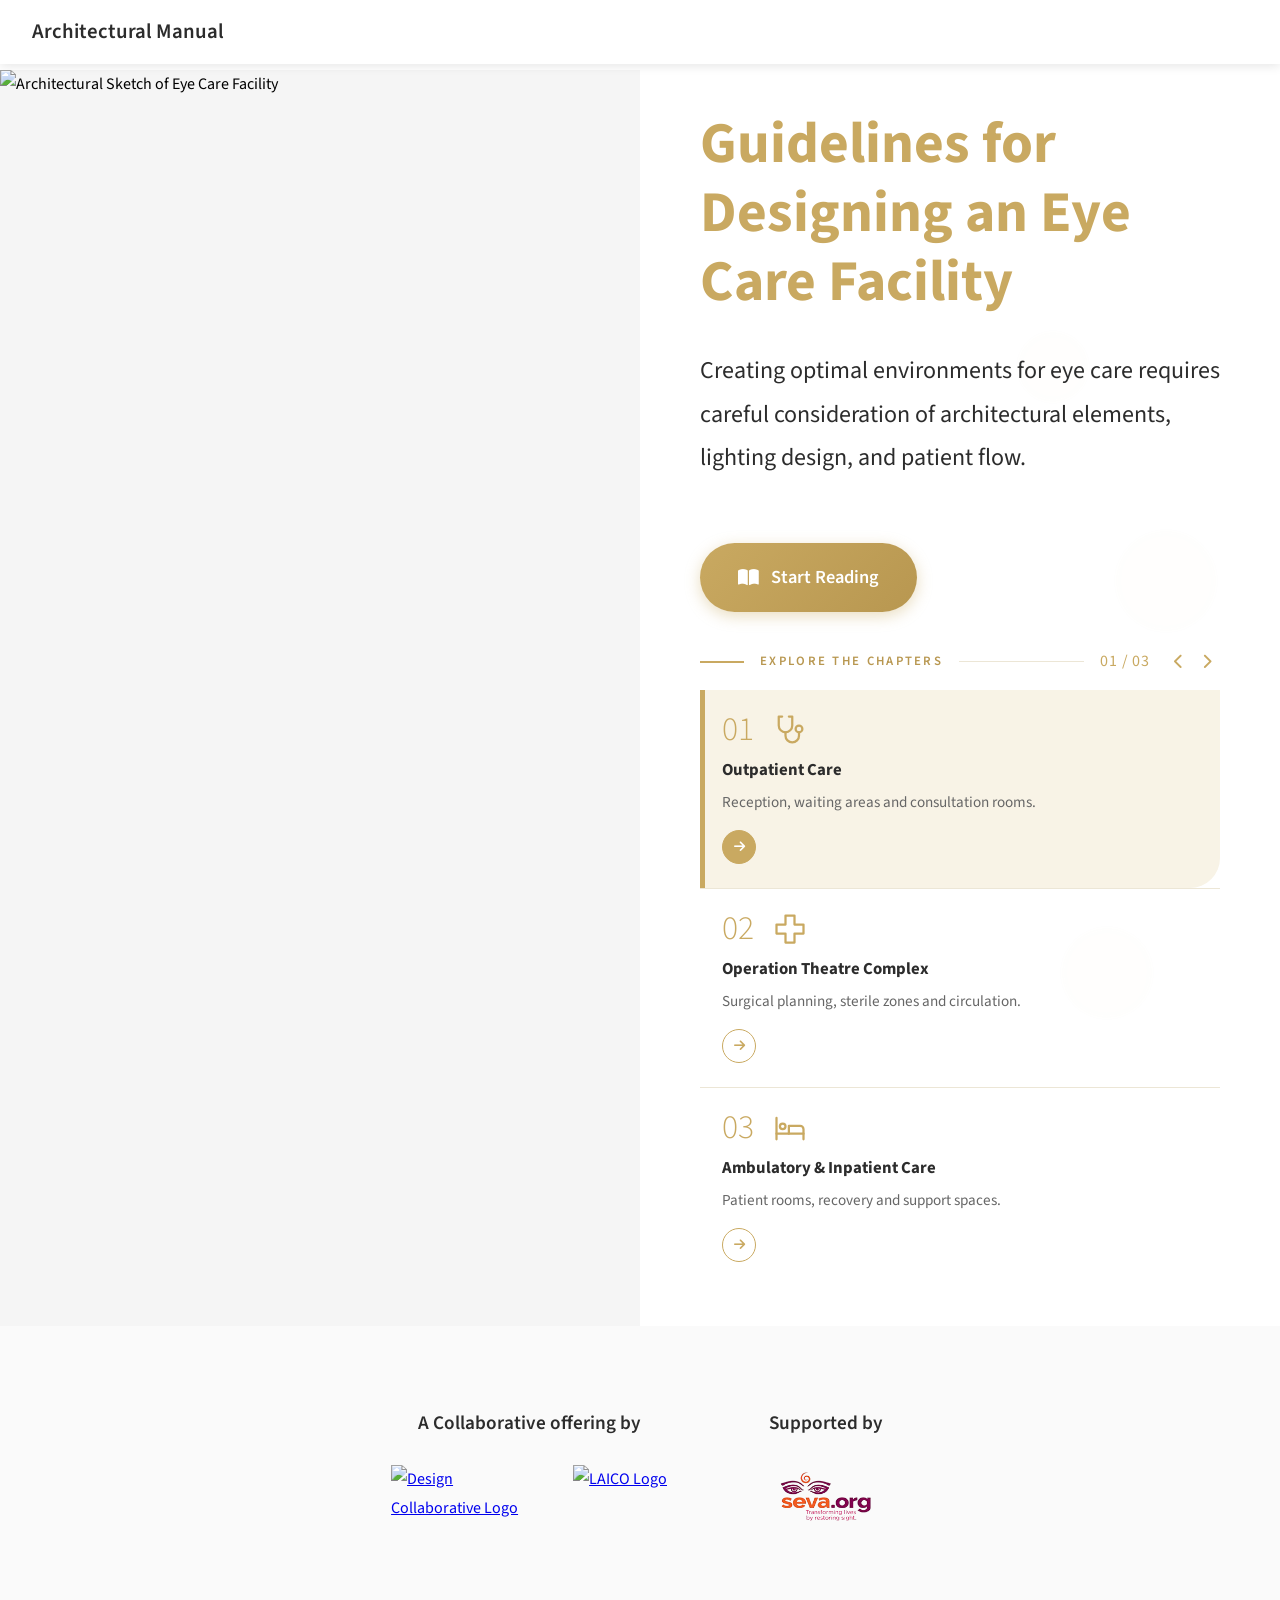
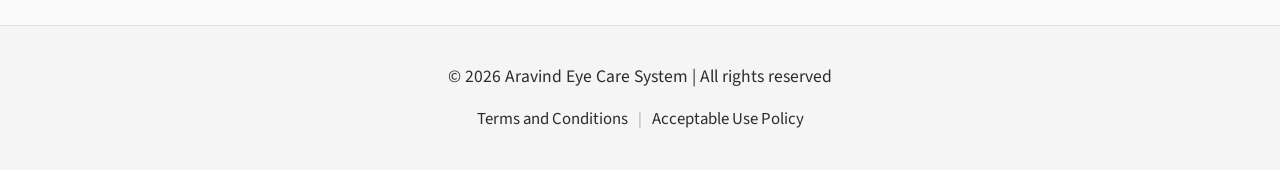
==== commit 34dc5982: "First commit" ====
--- a/index.html
+++ b/index.html
@@ -64,12 +64,50 @@
                     <div class="hero-buttons">
                         <a href="Preface.html" class="btn btn-primary">
                             <i class="fas fa-book-open"></i>
-                            Start Reading   
+                            Start Reading
                         </a>
-                        <a href="Toc.html" class="btn btn-secondary">
-                            <i class="fas fa-list"></i>
-                            Chapters
+                    </div>
+
+                    <div class="chapter-explorer" id="chapterExplorer">
+                        <div class="explore-header">
+                            <span class="explore-line-short"></span>
+                            <span class="explore-title">Explore the chapters</span>
+                            <span class="explore-line-long"></span>
+                            <span class="explore-counter">01 / 03</span>
+                            <div class="explore-nav">
+                                <button type="button" class="explore-prev" aria-label="Previous chapter"><i class="fas fa-chevron-left"></i></button>
+                                <button type="button" class="explore-next" aria-label="Next chapter"><i class="fas fa-chevron-right"></i></button>
+                            </div>
+                        </div>
+                        <div class="explore-cards">
+                        <a class="explore-card active" href="chapter6a.html">
+                            <div class="explore-top">
+                                <span class="explore-num">01</span>
+                                <svg class="explore-icon" viewBox="0 0 32 32" fill="none" stroke="currentColor" stroke-width="2" stroke-linecap="round" stroke-linejoin="round" aria-hidden="true"><path d="M9 4H6v8a6 6 0 0 0 12 0V4h-3"/><path d="M12 18v3a6 6 0 0 0 12 0v-3"/><circle cx="24" cy="15" r="3"/></svg>
+                            </div>
+                            <div class="explore-name">Outpatient Care</div>
+                            <p class="explore-desc">Reception, waiting areas and consultation rooms.</p>
+                            <span class="explore-go"><i class="fas fa-arrow-right"></i></span>
                         </a>
+                        <a class="explore-card" href="chapter6b.html">
+                            <div class="explore-top">
+                                <span class="explore-num">02</span>
+                                <svg class="explore-icon" viewBox="0 0 32 32" fill="none" stroke="currentColor" stroke-width="2" stroke-linecap="round" stroke-linejoin="round" aria-hidden="true"><path d="M12 4h8v8h8v8h-8v8h-8v-8H4v-8h8z"/></svg>
+                            </div>
+                            <div class="explore-name">Operation Theatre Complex</div>
+                            <p class="explore-desc">Surgical planning, sterile zones and circulation.</p>
+                            <span class="explore-go"><i class="fas fa-arrow-right"></i></span>
+                        </a>
+                        <a class="explore-card" href="chapter6c.html">
+                            <div class="explore-top">
+                                <span class="explore-num">03</span>
+                                <svg class="explore-icon" viewBox="0 0 32 32" fill="none" stroke="currentColor" stroke-width="2" stroke-linecap="round" stroke-linejoin="round" aria-hidden="true"><path d="M4 7v19"/><path d="M4 21h24"/><path d="M28 26v-9a3 3 0 0 0-3-3H15v7"/><circle cx="9.5" cy="14.5" r="2.5"/></svg>
+                            </div>
+                            <div class="explore-name">Ambulatory &amp; Inpatient Care</div>
+                            <p class="explore-desc">Patient rooms, recovery and support spaces.</p>
+                            <span class="explore-go"><i class="fas fa-arrow-right"></i></span>
+                        </a>
+                        </div>
                     </div>
                 </div>
             </div>
@@ -112,7 +150,7 @@
                     <div class="partner-logos">
                         <div class="logo-wrapper">
                             <a href="https://www.seva.org/site/PageServer" target="_blank" rel="noopener noreferrer">
-                                <img src="Images -Home/Seva_Foundation.jpg" alt="Seva.org Logo">
+                                <img src="Images -Home\seva foundation.png" alt="Seva.org Logo">
                             </a>
                         </div>
 
--- a/style.css
+++ b/style.css
@@ -3109,7 +3109,8 @@
         color: #c9a961;
     }
 
-    body.has-chapter-nav .chapter-link.active {
+    body.has-chapter-nav .chapter-link.active,
+    body.has-chapter-nav .chapter-link.current-chapter {
         background: #fbf6e9;
         color: #b89750;
         font-weight: 700;
@@ -3174,4 +3175,182 @@
         font-weight: 600;
         border-left: 3px solid #e3cf9c;
     }
+}
+
+
+/* Center the reading card on the SCREEN (not just in the space right of the sidebar).
+   Shifts left by up to 150px (half the sidebar), only when there is enough free space,
+   so it never touches the sidebar. */
+@media (min-width: 993px) {
+    body.has-chapter-nav .content-wrapper {
+        position: relative;
+        left: calc(-1 * clamp(0px, (100vw - 1580px) / 2, 150px));
+    }
+}
+
+
+/* ============================================================
+   SINGLE-PAGE CHAPTERS (body.single-page): all sections on one page
+   ============================================================ */
+body.single-page .content-block {
+    display: block !important;          /* never hidden */
+    scroll-margin-top: 90px;            /* clears the fixed navbar */
+}
+
+body.single-page .content-block + .content-block {
+    margin-top: 40px;
+}
+
+
+/* sidebar topic links are <a> here - keep them looking like the other topics */
+body.single-page a.topic-link,
+body.single-page a.subsection-link {
+    display: block;
+    text-decoration: none;
+}
+
+/* ============================================================
+   HOME PAGE: "EXPLORE THE CHAPTERS" cards (chapters 6, 7, 8)
+   ============================================================ */
+.chapter-explorer {
+    width: 100%;
+    max-width: 840px;
+    margin-top: 2.2rem;
+}
+
+.explore-header {
+    display: flex;
+    align-items: center;
+    gap: 16px;
+    margin-bottom: 14px;
+}
+
+.explore-line-short { width: 44px; height: 2px; background: #c9a961; flex-shrink: 0; }
+.explore-line-long  { flex: 1; height: 1px; background: #ece6d6; }
+
+.explore-title {
+    font-size: 0.8rem;
+    font-weight: 600;
+    letter-spacing: 0.18em;
+    text-transform: uppercase;
+    color: #b89750;
+    white-space: nowrap;
+}
+
+.explore-counter {
+    color: #c9a961;
+    font-size: 1rem;
+    letter-spacing: 0.05em;
+    white-space: nowrap;
+}
+
+.explore-nav { display: flex; gap: 2px; }
+.explore-nav button {
+    background: none;
+    border: 0;
+    color: #c9a961;
+    cursor: pointer;
+    font-size: 0.95rem;
+    padding: 4px 8px;
+    transition: color 0.2s ease;
+}
+.explore-nav button:hover { color: #8a6d1f; }
+
+.explore-cards {
+    display: grid;
+    grid-template-columns: repeat(3, 1fr);
+}
+
+.explore-card {
+    position: relative;
+    display: flex;
+    flex-direction: column;
+    min-height: 235px;
+    padding: 22px 22px 24px;
+    color: #2c2c2c;
+    text-decoration: none;
+    background: transparent;
+    transition: background 0.3s ease, border-radius 0.3s ease;
+}
+
+.explore-card + .explore-card { border-left: 1px solid #ece6d6; }
+
+.explore-card::before {              /* gold bar on the active card */
+    content: "";
+    position: absolute;
+    left: 0; top: 0; bottom: 0;
+    width: 5px;
+    background: #c9a961;
+    opacity: 0;
+    transition: opacity 0.3s ease;
+}
+
+.explore-card.active {
+    background: #f8f3e6;
+    border-radius: 0 0 30px 0;
+}
+.explore-card.active::before { opacity: 1; }
+
+.explore-top {
+    display: flex;
+    align-items: center;
+    gap: 18px;
+    margin-bottom: 22px;
+}
+
+.explore-num {
+    font-size: 2.1rem;
+    font-weight: 300;
+    line-height: 1;
+    color: #c9a961;
+}
+
+.explore-icon { width: 36px; height: 36px; color: #c9a961; }
+
+.explore-name {
+    font-size: 1.05rem;
+    font-weight: 700;
+    line-height: 1.3;
+    margin-bottom: 8px;
+}
+
+.explore-desc {
+    font-size: 0.95rem;
+    line-height: 1.6;
+    color: #666;
+    margin: 0;
+}
+
+.explore-go {
+    margin-top: auto;
+    padding-top: 16px;
+}
+.explore-go i {
+    display: inline-flex;
+    align-items: center;
+    justify-content: center;
+    width: 34px;
+    height: 34px;
+    border: 1.5px solid #c9a961;
+    border-radius: 50%;
+    color: #c9a961;
+    font-size: 0.8rem;
+    transition: background 0.3s ease, color 0.3s ease;
+}
+.explore-card.active .explore-go i { background: #c9a961; color: #fff; }
+
+/* Medium screens: cards stack (3 columns would be too narrow) */
+@media (max-width: 1399px) {
+    .explore-cards { grid-template-columns: 1fr; }
+    .explore-card { min-height: 0; }
+    .explore-card + .explore-card { border-left: 0; border-top: 1px solid #ece6d6; }
+    .explore-top { margin-bottom: 12px; }
+}
+
+@media (max-width: 768px) {
+    .chapter-explorer { margin-top: 1.5rem; }
+    .explore-title { letter-spacing: 0.12em; font-size: 0.72rem; }
+    .explore-line-long { display: none; }
+    .explore-header { justify-content: space-between; }
+    .explore-line-short { display: none; }
 }
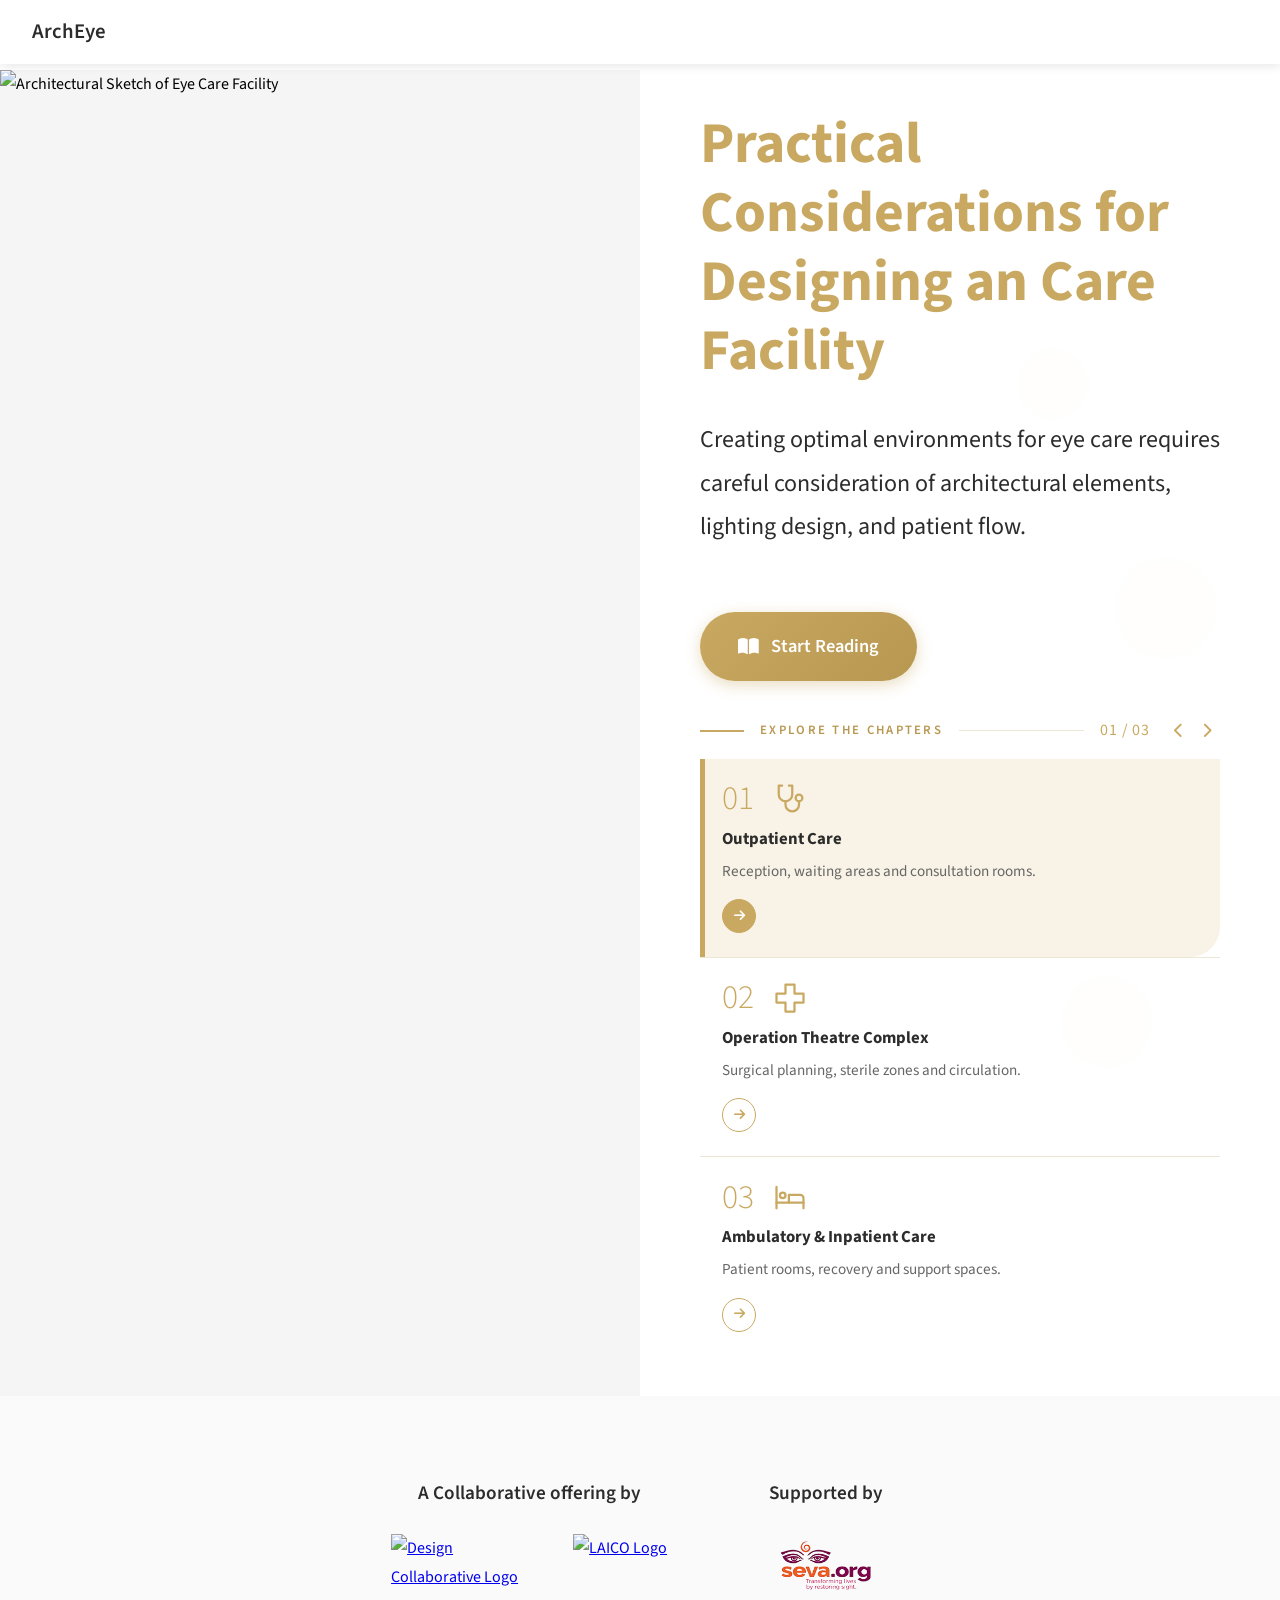
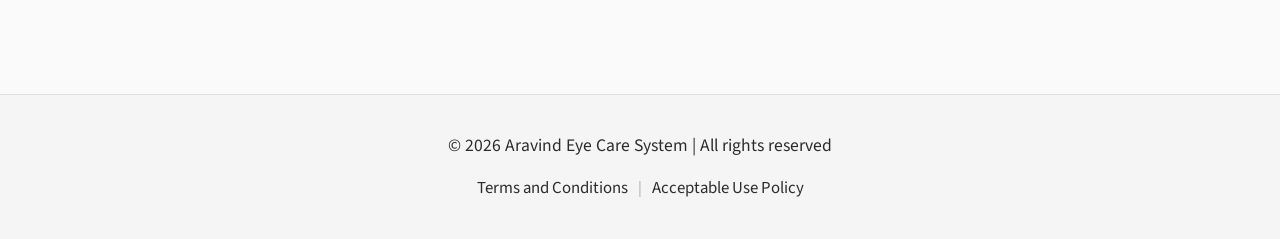
==== commit 8f8ee3c1: "Initial commit" ====
--- a/index.html
+++ b/index.html
@@ -3,7 +3,7 @@
 <head>
     <meta charset="UTF-8">
     <meta name="viewport" content="width=device-width, initial-scale=1.0">
-    <title>Guidelines for Designing an Eye Care Facility | LAICO Architectural Manual</title>
+    <title>Practical Considerations for Designing an Efficient Eye Hospital.</title>
     <meta name="description" content="Creating optimal environments for eye care requires careful consideration of architectural elements, lighting design, and patient flow.">
     <link rel="stylesheet" href="style.css">
     <link href="https://cdnjs.cloudflare.com/ajax/libs/font-awesome/6.0.0/css/all.min.css" rel="stylesheet">
@@ -13,7 +13,7 @@
     <nav class="navbar">
         <div class="nav-container">
             <div class="nav-logo">
-                <h2>Architectural Manual</h2>
+                <h2>ArchEye</h2>
             </div>
             <div class="menu-toggle" id="menuToggle">
                 <span></span>
@@ -49,17 +49,18 @@
                 <div class="hero-text-right">
                     
                     <h3 class="hero-title">
-                        <span class="color-1 animate-char">Guidelines</span> 
-                        <span class="color-2 animate-char">for</span> 
-                        <span class="color-3 animate-char">Designing</span> 
-                        <span class="color-4 animate-char">an</span> 
-                        <span class="color-5 animate-char">Eye</span> 
+                        <span class="color-1 animate-char">Practical </span> 
+                        <span class="color-2 animate-char">Considerations</span> 
+                        <span class="color-3 animate-char">for </span> 
+                        <span class="color-4 animate-char">Designing</span> 
+                        <span class="color-5 animate-char">an </span> 
                         <span class="color-6 animate-char">Care</span> 
                         <span class="color-7 animate-char">Facility</span>
                     </h3>
                     <p class="hero-description">
                         Creating optimal environments for eye care requires careful consideration of architectural elements, lighting design, and patient flow. 
                     </p>
+                    
                     
                     <div class="hero-buttons">
                         <a href="Preface.html" class="btn btn-primary">
--- a/style.css
+++ b/style.css
@@ -3353,4 +3353,4 @@
     .explore-line-long { display: none; }
     .explore-header { justify-content: space-between; }
     .explore-line-short { display: none; }
-}+}
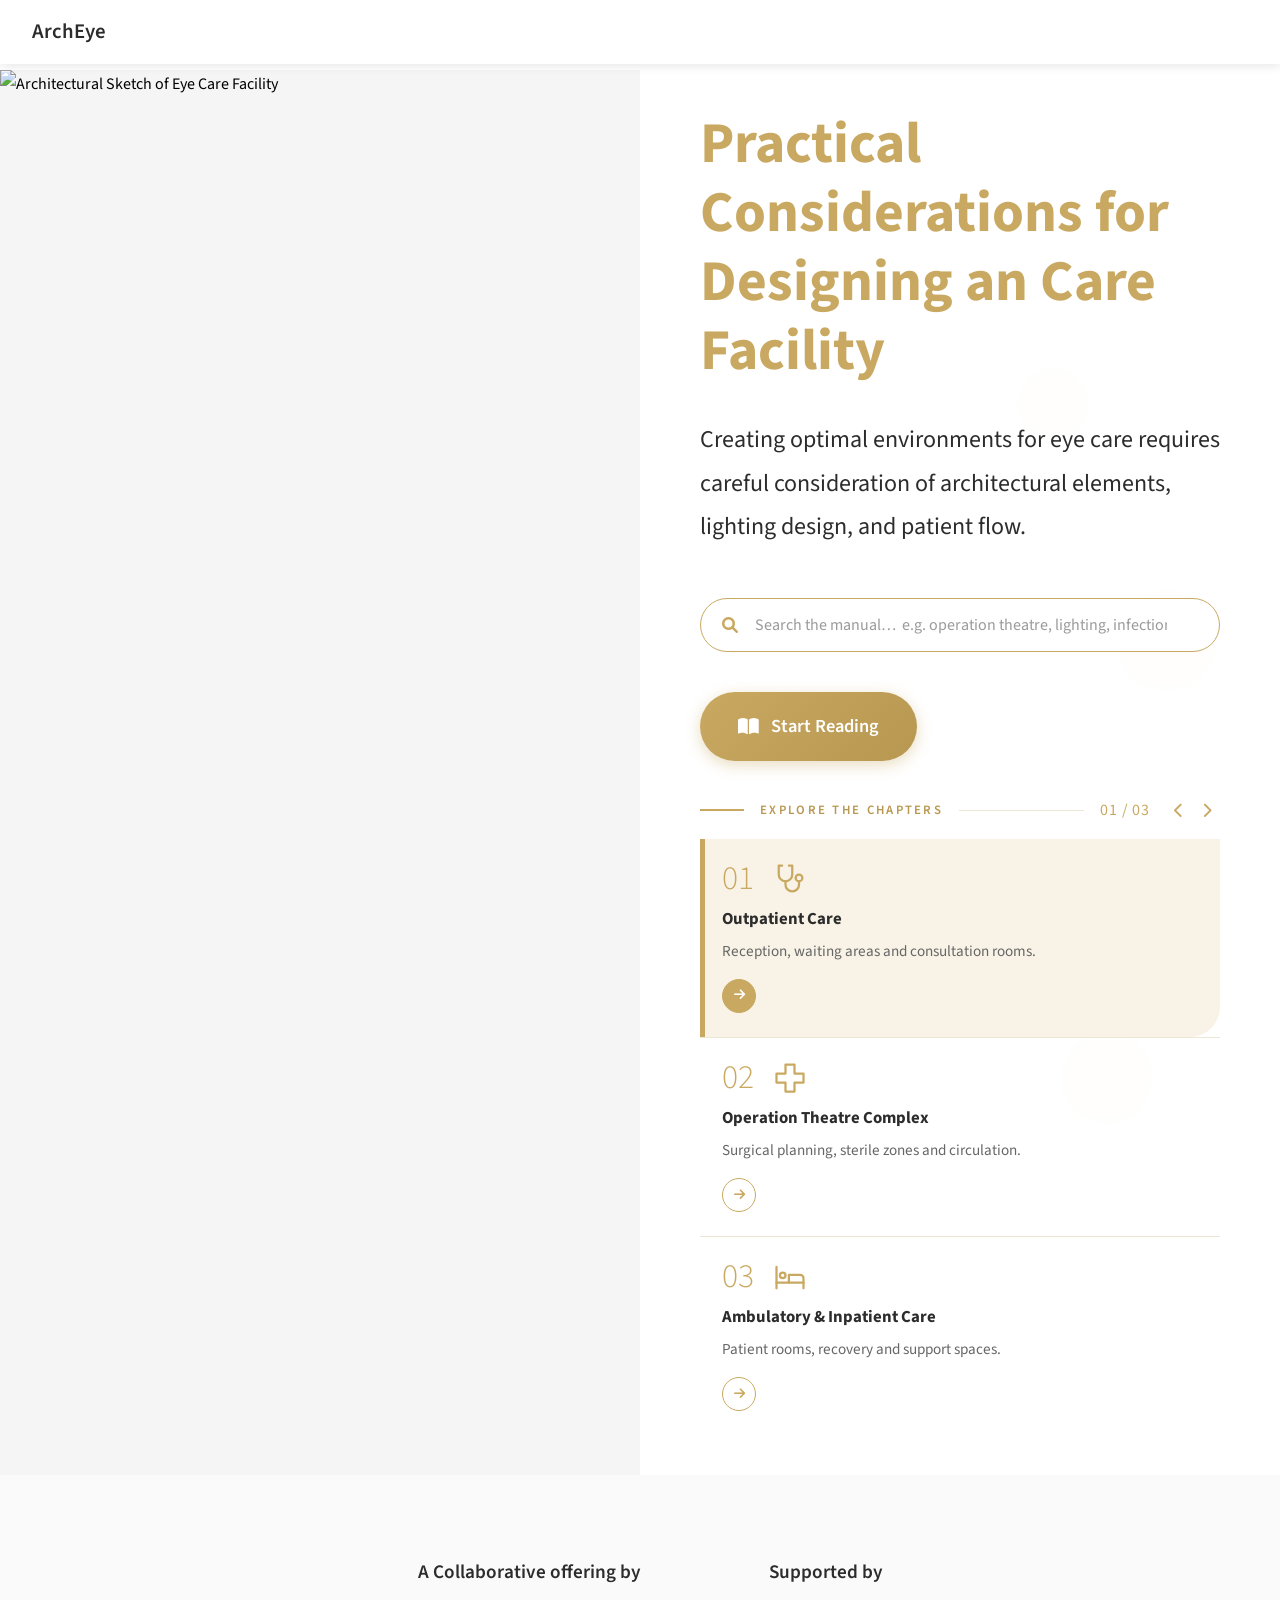
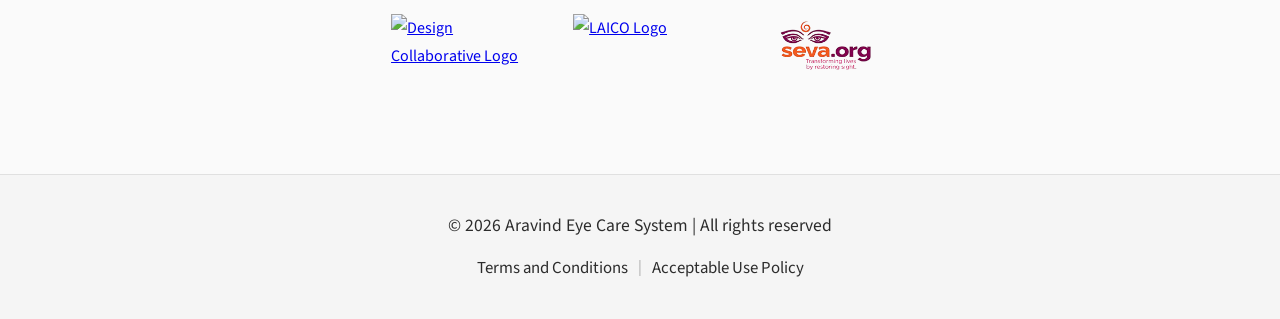
==== commit fb5a2362: "Updated Project" ====
--- a/index.html
+++ b/index.html
@@ -60,6 +60,15 @@
                     <p class="hero-description">
                         Creating optimal environments for eye care requires careful consideration of architectural elements, lighting design, and patient flow. 
                     </p>
+                                        <div class="site-search" id="siteSearch">
+                        <div class="search-box">
+                            <i class="fas fa-search search-icon"></i>
+                            <input type="text" id="siteSearchInput" placeholder="Search the manual…  e.g. operation theatre, lighting, infection"
+                                   autocomplete="off" spellcheck="false" aria-label="Search the manual">
+                            <button type="button" class="search-clear" aria-label="Clear search" hidden>&times;</button>
+                        </div>
+                        <div class="search-results" id="siteSearchResults" hidden></div>
+                    </div>
                     
                     
                     <div class="hero-buttons">
--- a/style.css
+++ b/style.css
@@ -3354,3 +3354,264 @@
     .explore-header { justify-content: space-between; }
     .explore-line-short { display: none; }
 }
+/* ============================================================
+   SITE SEARCH (home page)
+   ============================================================ */
+.site-search {
+    position: relative;
+    width: 100%;
+    max-width: 840px;
+    margin-top: 1.6rem;
+    z-index: 30;                 /* results float above the buttons / cards below */
+}
+
+.search-box {
+    position: relative;
+    display: flex;
+    align-items: center;
+}
+
+.search-icon {
+    position: absolute;
+    left: 22px;
+    color: #c9a961;
+    font-size: 1rem;
+    pointer-events: none;
+}
+
+.search-box input {
+    width: 100%;
+    height: 54px;
+    padding: 0 52px 0 54px;
+    font-family: inherit;
+    font-size: 1rem;
+    color: #2c2c2c;
+    background: #ffffff;
+    border: 1.5px solid #c9a961;
+    border-radius: 50px;
+    outline: none;
+    transition: box-shadow 0.25s ease, border-color 0.25s ease;
+}
+
+.search-box input::placeholder { color: #9a9a9a; }
+
+.search-box input:focus {
+    border-color: #b89750;
+    box-shadow: 0 0 0 4px rgba(201, 169, 97, 0.18);
+}
+
+.search-clear {
+    position: absolute;
+    right: 14px;
+    width: 30px;
+    height: 30px;
+    border: 0;
+    border-radius: 50%;
+    background: transparent;
+    color: #9a9a9a;
+    font-size: 1.5rem;
+    line-height: 1;
+    cursor: pointer;
+}
+.search-clear:hover { background: #f3ede0; color: #8a6d1f; }
+
+.search-results {
+    position: absolute;
+    top: calc(100% + 10px);
+    left: 0;
+    right: 0;
+    max-height: min(60vh, 520px);
+    overflow-y: auto;
+    background: #ffffff;
+    border: 1px solid #ece6d6;
+    border-radius: 16px;
+    box-shadow: 0 18px 40px rgba(0, 0, 0, 0.14);
+    padding: 8px;
+}
+.search-results[hidden] { display: none; }
+
+.sr-note,
+.sr-more,
+.sr-empty {
+    padding: 10px 14px;
+    font-size: 0.9rem;
+    color: #6a6a6a;
+}
+.sr-empty { padding: 22px 14px; text-align: center; line-height: 1.7; }
+.sr-note b { color: #8a6d1f; }
+
+.sr-nofix {
+    margin-left: 6px;
+    padding: 0;
+    border: 0;
+    background: none;
+    color: #b89750;
+    font: inherit;
+    text-decoration: underline;
+    cursor: pointer;
+}
+
+.sr-item {
+    display: block;
+    padding: 12px 14px;
+    border-radius: 10px;
+    text-decoration: none;
+    color: #2c2c2c;
+    border-left: 4px solid transparent;
+}
+.sr-item + .sr-item { margin-top: 2px; }
+.sr-item:hover,
+.sr-item.active {
+    background: #f8f3e6;
+    border-left-color: #c9a961;
+}
+
+.sr-chapter {
+    display: block;
+    font-size: 0.72rem;
+    font-weight: 700;
+    letter-spacing: 0.1em;
+    text-transform: uppercase;
+    color: #b89750;
+    margin-bottom: 2px;
+}
+.sr-title {
+    display: block;
+    font-weight: 700;
+    font-size: 1.02rem;
+    margin-bottom: 3px;
+}
+.sr-snippet {
+    display: block;
+    font-size: 0.9rem;
+    line-height: 1.5;
+    color: #666;
+}
+.sr-snippet mark,
+mark.search-hit {
+    background: #f6e7b4;
+    color: inherit;
+    padding: 0 2px;
+    border-radius: 3px;
+}
+
+@media (max-width: 992px) {
+    .site-search { margin-left: auto; margin-right: auto; }
+}
+@media (max-width: 768px) {
+    .search-box input { height: 50px; font-size: 0.95rem; }
+}
+/* ============================================================
+   SEARCH IN THE TOP BAR (all chapter pages) + file / video results
+   ============================================================ */
+.nav-search {
+    position: relative;
+    margin-left: auto;
+    display: flex;
+    align-items: center;
+}
+
+.nav-search .search-box input {
+    width: 340px;
+    height: 42px;
+    padding: 0 40px 0 44px;
+    font-size: 0.95rem;
+    border-radius: 40px;
+}
+.nav-search .search-icon { left: 17px; font-size: 0.9rem; }
+.nav-search .search-clear { right: 8px; }
+
+.nav-search .search-results {
+    left: auto;
+    right: 0;
+    width: min(640px, 92vw);
+    top: calc(100% + 12px);
+}
+
+.nav-search-toggle { display: none; }
+
+.sr-kind {
+    display: inline-block;
+    margin-right: 8px;
+    padding: 1px 7px;
+    font-size: 0.66rem;
+    font-weight: 700;
+    letter-spacing: 0.06em;
+    text-transform: uppercase;
+    color: #8a6d1f;
+    background: #f3e7c3;
+    border-radius: 4px;
+    vertical-align: 2px;
+}
+
+/* flash around the video / checklist that was searched */
+.search-pulse {
+    outline: 3px solid #c9a961;
+    outline-offset: 8px;
+    border-radius: 8px;
+    animation: searchPulse 1.2s ease-in-out 4;
+}
+@keyframes searchPulse {
+    0%, 100% { box-shadow: 0 0 0 0 rgba(201, 169, 97, 0); }
+    50%      { box-shadow: 0 0 0 14px rgba(201, 169, 97, 0.28); }
+}
+
+@media (max-width: 992px) {
+    .nav-search .search-box input { width: min(300px, 42vw); }
+}
+
+/* phones: only a search icon in the top bar; tapping it opens a full-width search bar */
+@media (max-width: 700px) {
+    .nav-search-toggle {
+        display: flex;
+        align-items: center;
+        justify-content: center;
+        width: 40px;
+        height: 40px;
+        border: 0;
+        background: transparent;
+        color: #b89750;
+        font-size: 1.1rem;
+        cursor: pointer;
+    }
+    .nav-search .search-box { display: none; }
+    .nav-search.open .search-box {
+        display: flex;
+        position: fixed;
+        top: 0; left: 0; right: 0;
+        height: 56px;
+        padding: 0 12px;
+        background: #ffffff;
+        box-shadow: 0 2px 10px rgba(0, 0, 0, 0.12);
+        z-index: 1300;
+    }
+    .nav-search.open .search-box input { width: 100%; height: 40px; }
+    .nav-search.open .search-icon { left: 30px; }
+    .nav-search .search-results {
+        position: fixed;
+        top: 62px;
+        left: 8px;
+        right: 8px;
+        width: auto;
+        z-index: 1300;
+    }
+}
+/* ============================================================
+   REFERENCES: citation text that opens its PDF
+   ============================================================ */
+a.ref-link {
+    color: #8a6d1f;
+    text-decoration: underline;
+    text-decoration-color: rgba(201, 169, 97, 0.6);
+    text-underline-offset: 3px;
+    transition: color 0.2s ease, text-decoration-color 0.2s ease;
+}
+a.ref-link:hover {
+    color: #5e4810;
+    text-decoration-color: #c9a961;
+}
+.ref-pdf-icon {
+    margin-left: 4px;
+    font-size: 0.85em;
+    color: #c9a961;
+}
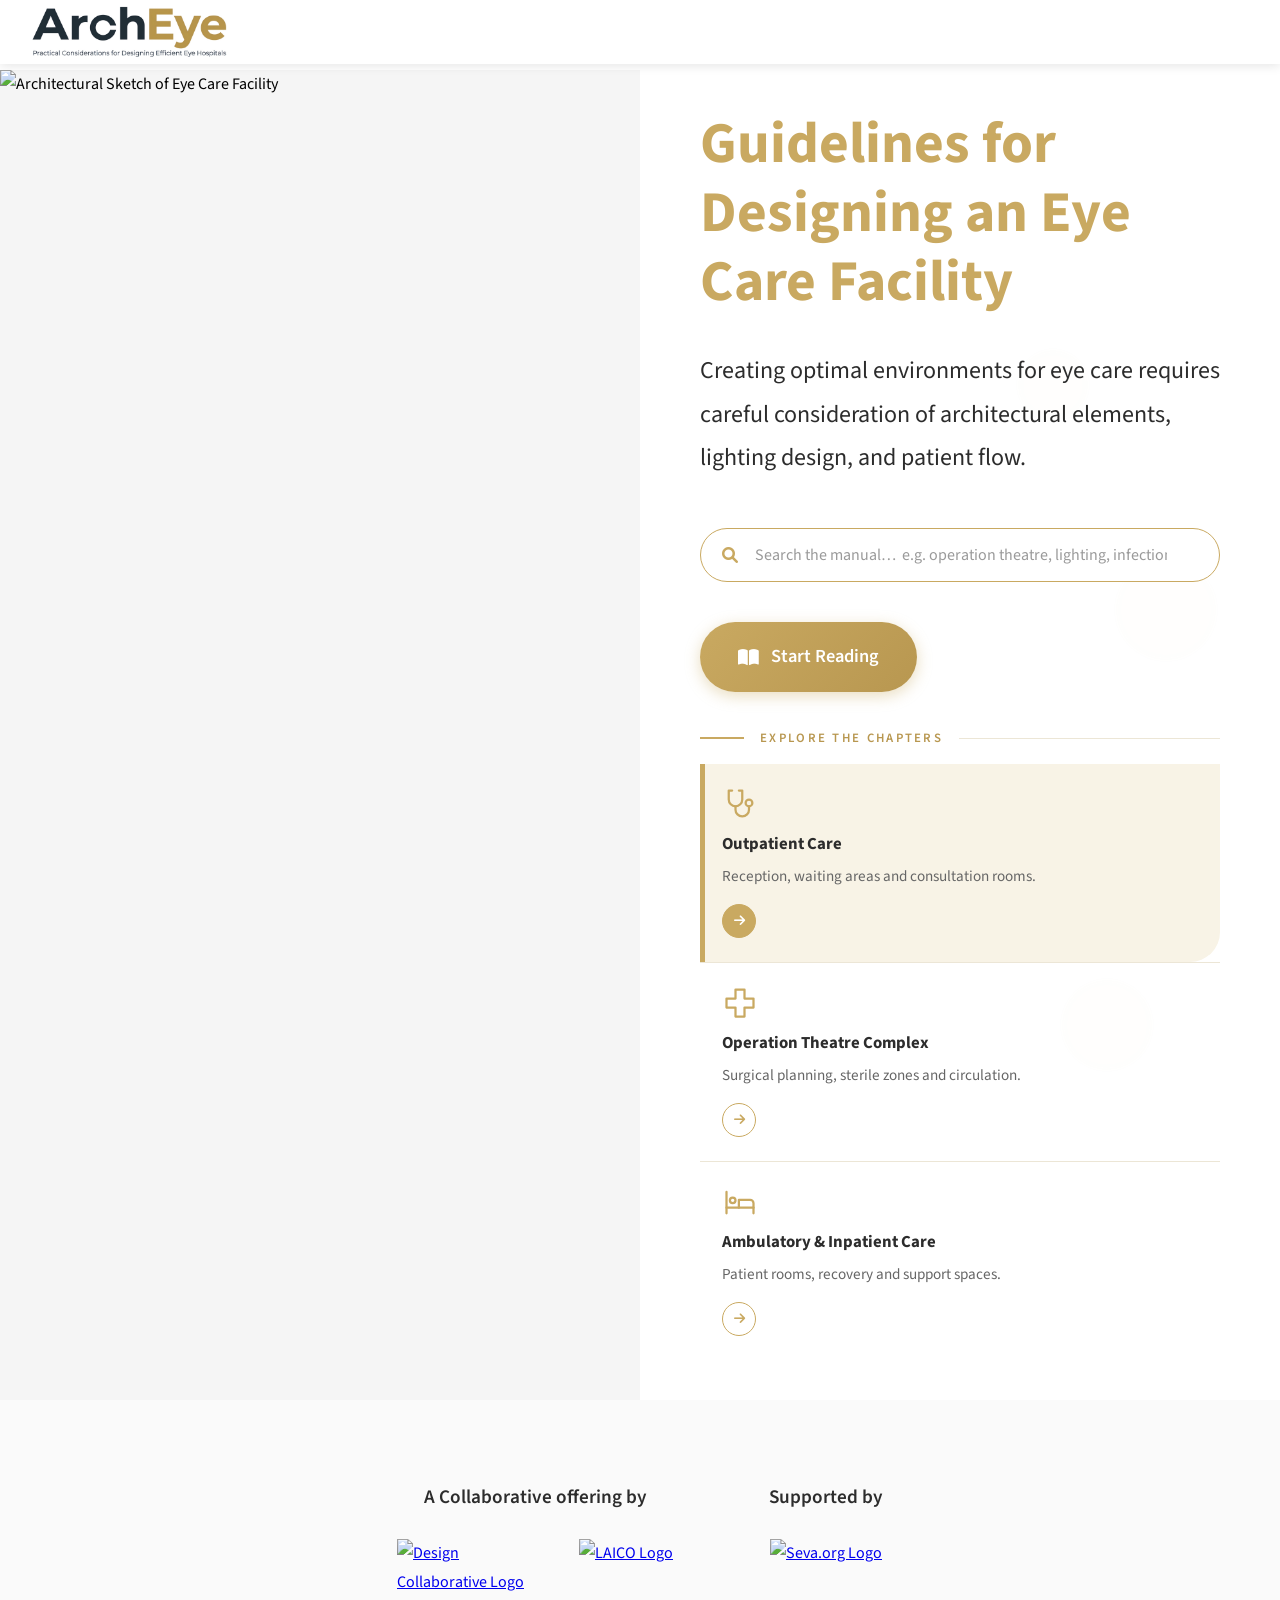
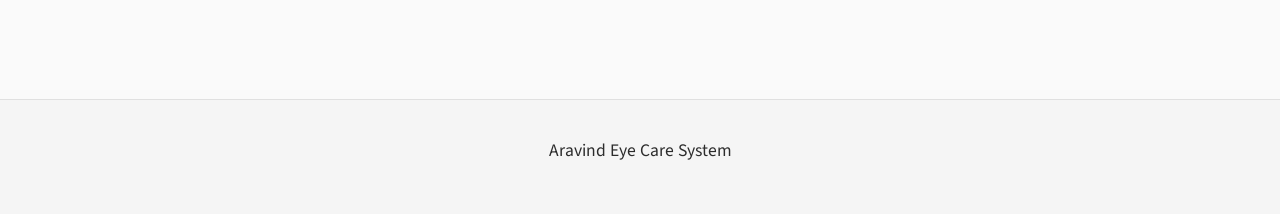
==== commit 90250a3f: "Updated project" ====
--- a/index.html
+++ b/index.html
@@ -3,7 +3,7 @@
 <head>
     <meta charset="UTF-8">
     <meta name="viewport" content="width=device-width, initial-scale=1.0">
-    <title>Practical Considerations for Designing an Efficient Eye Hospital.</title>
+    <title>Guidelines for Designing an Eye Care Facility | LAICO Architectural Manual</title>
     <meta name="description" content="Creating optimal environments for eye care requires careful consideration of architectural elements, lighting design, and patient flow.">
     <link rel="stylesheet" href="style.css">
     <link href="https://cdnjs.cloudflare.com/ajax/libs/font-awesome/6.0.0/css/all.min.css" rel="stylesheet">
@@ -13,7 +13,7 @@
     <nav class="navbar">
         <div class="nav-container">
             <div class="nav-logo">
-                <h2>ArchEye</h2>
+                <h2>Architectural Manual</h2>
             </div>
             <div class="menu-toggle" id="menuToggle">
                 <span></span>
@@ -49,18 +49,19 @@
                 <div class="hero-text-right">
                     
                     <h3 class="hero-title">
-                        <span class="color-1 animate-char">Practical </span> 
-                        <span class="color-2 animate-char">Considerations</span> 
-                        <span class="color-3 animate-char">for </span> 
-                        <span class="color-4 animate-char">Designing</span> 
-                        <span class="color-5 animate-char">an </span> 
+                        <span class="color-1 animate-char">Guidelines</span> 
+                        <span class="color-2 animate-char">for</span> 
+                        <span class="color-3 animate-char">Designing</span> 
+                        <span class="color-4 animate-char">an</span> 
+                        <span class="color-5 animate-char">Eye</span> 
                         <span class="color-6 animate-char">Care</span> 
                         <span class="color-7 animate-char">Facility</span>
                     </h3>
                     <p class="hero-description">
                         Creating optimal environments for eye care requires careful consideration of architectural elements, lighting design, and patient flow. 
                     </p>
-                                        <div class="site-search" id="siteSearch">
+
+                    <div class="site-search" id="siteSearch">
                         <div class="search-box">
                             <i class="fas fa-search search-icon"></i>
                             <input type="text" id="siteSearchInput" placeholder="Search the manual…  e.g. operation theatre, lighting, infection"
@@ -69,7 +70,6 @@
                         </div>
                         <div class="search-results" id="siteSearchResults" hidden></div>
                     </div>
-                    
                     
                     <div class="hero-buttons">
                         <a href="Preface.html" class="btn btn-primary">
@@ -83,16 +83,10 @@
                             <span class="explore-line-short"></span>
                             <span class="explore-title">Explore the chapters</span>
                             <span class="explore-line-long"></span>
-                            <span class="explore-counter">01 / 03</span>
-                            <div class="explore-nav">
-                                <button type="button" class="explore-prev" aria-label="Previous chapter"><i class="fas fa-chevron-left"></i></button>
-                                <button type="button" class="explore-next" aria-label="Next chapter"><i class="fas fa-chevron-right"></i></button>
-                            </div>
                         </div>
                         <div class="explore-cards">
                         <a class="explore-card active" href="chapter6a.html">
                             <div class="explore-top">
-                                <span class="explore-num">01</span>
                                 <svg class="explore-icon" viewBox="0 0 32 32" fill="none" stroke="currentColor" stroke-width="2" stroke-linecap="round" stroke-linejoin="round" aria-hidden="true"><path d="M9 4H6v8a6 6 0 0 0 12 0V4h-3"/><path d="M12 18v3a6 6 0 0 0 12 0v-3"/><circle cx="24" cy="15" r="3"/></svg>
                             </div>
                             <div class="explore-name">Outpatient Care</div>
@@ -101,7 +95,6 @@
                         </a>
                         <a class="explore-card" href="chapter6b.html">
                             <div class="explore-top">
-                                <span class="explore-num">02</span>
                                 <svg class="explore-icon" viewBox="0 0 32 32" fill="none" stroke="currentColor" stroke-width="2" stroke-linecap="round" stroke-linejoin="round" aria-hidden="true"><path d="M12 4h8v8h8v8h-8v8h-8v-8H4v-8h8z"/></svg>
                             </div>
                             <div class="explore-name">Operation Theatre Complex</div>
@@ -110,7 +103,6 @@
                         </a>
                         <a class="explore-card" href="chapter6c.html">
                             <div class="explore-top">
-                                <span class="explore-num">03</span>
                                 <svg class="explore-icon" viewBox="0 0 32 32" fill="none" stroke="currentColor" stroke-width="2" stroke-linecap="round" stroke-linejoin="round" aria-hidden="true"><path d="M4 7v19"/><path d="M4 21h24"/><path d="M28 26v-9a3 3 0 0 0-3-3H15v7"/><circle cx="9.5" cy="14.5" r="2.5"/></svg>
                             </div>
                             <div class="explore-name">Ambulatory &amp; Inpatient Care</div>
@@ -160,7 +152,7 @@
                     <div class="partner-logos">
                         <div class="logo-wrapper">
                             <a href="https://www.seva.org/site/PageServer" target="_blank" rel="noopener noreferrer">
-                                <img src="Images -Home\seva foundation.png" alt="Seva.org Logo">
+                                <img src="Images -Home/Seva_Foundation.jpg" alt="Seva.org Logo">
                             </a>
                         </div>
 
@@ -173,12 +165,7 @@
     <!-- Footer -->
     <footer class="footer">
         <div class="container">
-            <p>&copy; 2026 Aravind Eye Care System | All rights reserved</p>
-            <div class="footer-links">
-                <a href="#">Terms and Conditions</a>
-                <span>|</span>
-                <a href="#">Acceptable Use Policy</a>
-            </div>
+            <p>Aravind Eye Care System</p>
         </div>
     </footer>
 
--- a/style.css
+++ b/style.css
@@ -3354,6 +3354,8 @@
     .explore-header { justify-content: space-between; }
     .explore-line-short { display: none; }
 }
+
+
 /* ============================================================
    SITE SEARCH (home page)
    ============================================================ */
@@ -3501,6 +3503,8 @@
 @media (max-width: 768px) {
     .search-box input { height: 50px; font-size: 0.95rem; }
 }
+
+
 /* ============================================================
    SEARCH IN THE TOP BAR (all chapter pages) + file / video results
    ============================================================ */
@@ -3596,6 +3600,8 @@
         z-index: 1300;
     }
 }
+
+
 /* ============================================================
    REFERENCES: citation text that opens its PDF
    ============================================================ */
@@ -3614,4 +3620,97 @@
     margin-left: 4px;
     font-size: 0.85em;
     color: #c9a961;
+}
+
+/* ============================================================
+   BRAND LOGO (top bar, all pages)
+   The logo image has a lot of white space around it, so it is cropped here with CSS:
+   image 1408 x 768 px, logo part = 1213 x 324 px starting at (98, 232)
+   ============================================================ */
+.nav-logo {
+    display: flex;
+    align-items: center;
+}
+
+.brand-logo {
+    --h: var(--logo-h, 48px);                    /* logo height in the top bar (set in script.js) */
+    display: block;
+    position: relative;
+    overflow: hidden;
+    height: var(--h);
+    width: calc(var(--h) * 1213 / 324);
+    text-decoration: none;
+    flex-shrink: 0;
+    transition: opacity 0.2s ease;
+}
+.brand-logo:hover { opacity: 0.85; }
+
+.brand-logo img {
+    position: absolute;
+    left: 0;
+    top: 0;
+    max-width: none;
+    width: calc(100% * 1408 / 1213);
+    height: auto;
+    transform: translate(calc(-100% * 98 / 1408), calc(-100% * 232 / 768));
+}
+
+/* only the big "ArchEye" word (no tagline line) */
+.brand-logo.brand-wordmark {
+    --h: calc(var(--logo-h, 48px) * 0.78);
+    width: calc(var(--h) * 1213 / 272);
+}
+
+/* any other logo file (e.g. logo.jpg): shown as it is, at the top-bar height */
+.brand-logo.brand-plain {
+    width: auto;
+    overflow: visible;
+}
+.brand-logo.brand-plain img {
+    position: static;
+    display: block;
+    width: auto;
+    height: 100%;
+    max-width: none;
+    transform: none;
+}
+
+/* if the logo file is not found, the name is shown as text */
+.brand-logo.no-img {
+    width: auto;
+    height: auto;
+    overflow: visible;
+    font-size: 1.5rem;
+    font-weight: 700;
+    color: #1f2d38;
+}
+
+@media (max-width: 768px) {
+    .brand-logo { --h: calc(var(--logo-h, 48px) * 0.8); }
+    .brand-logo.brand-wordmark { --h: calc(var(--logo-h, 48px) * 0.62); }
+}
+
+/* ============================================================
+   TOP BAR HEADING on the chapter pages (click = home page)
+   ============================================================ */
+.nav-logo { min-width: 0; }
+
+.nav-logo .brand-title {
+    display: block;
+    min-width: 0;
+    text-decoration: none;
+    color: inherit;
+    transition: opacity 0.2s ease;
+}
+.nav-logo .brand-title:hover { opacity: 0.8; }
+
+.nav-logo .brand-title h2 {
+    margin: 0;
+    white-space: nowrap;
+    overflow: hidden;
+    text-overflow: ellipsis;     /* long heading is cut with ... on narrow screens */
+}
+
+@media (max-width: 768px) {
+    .nav-logo .brand-title h2 { font-size: 1rem; }
 }
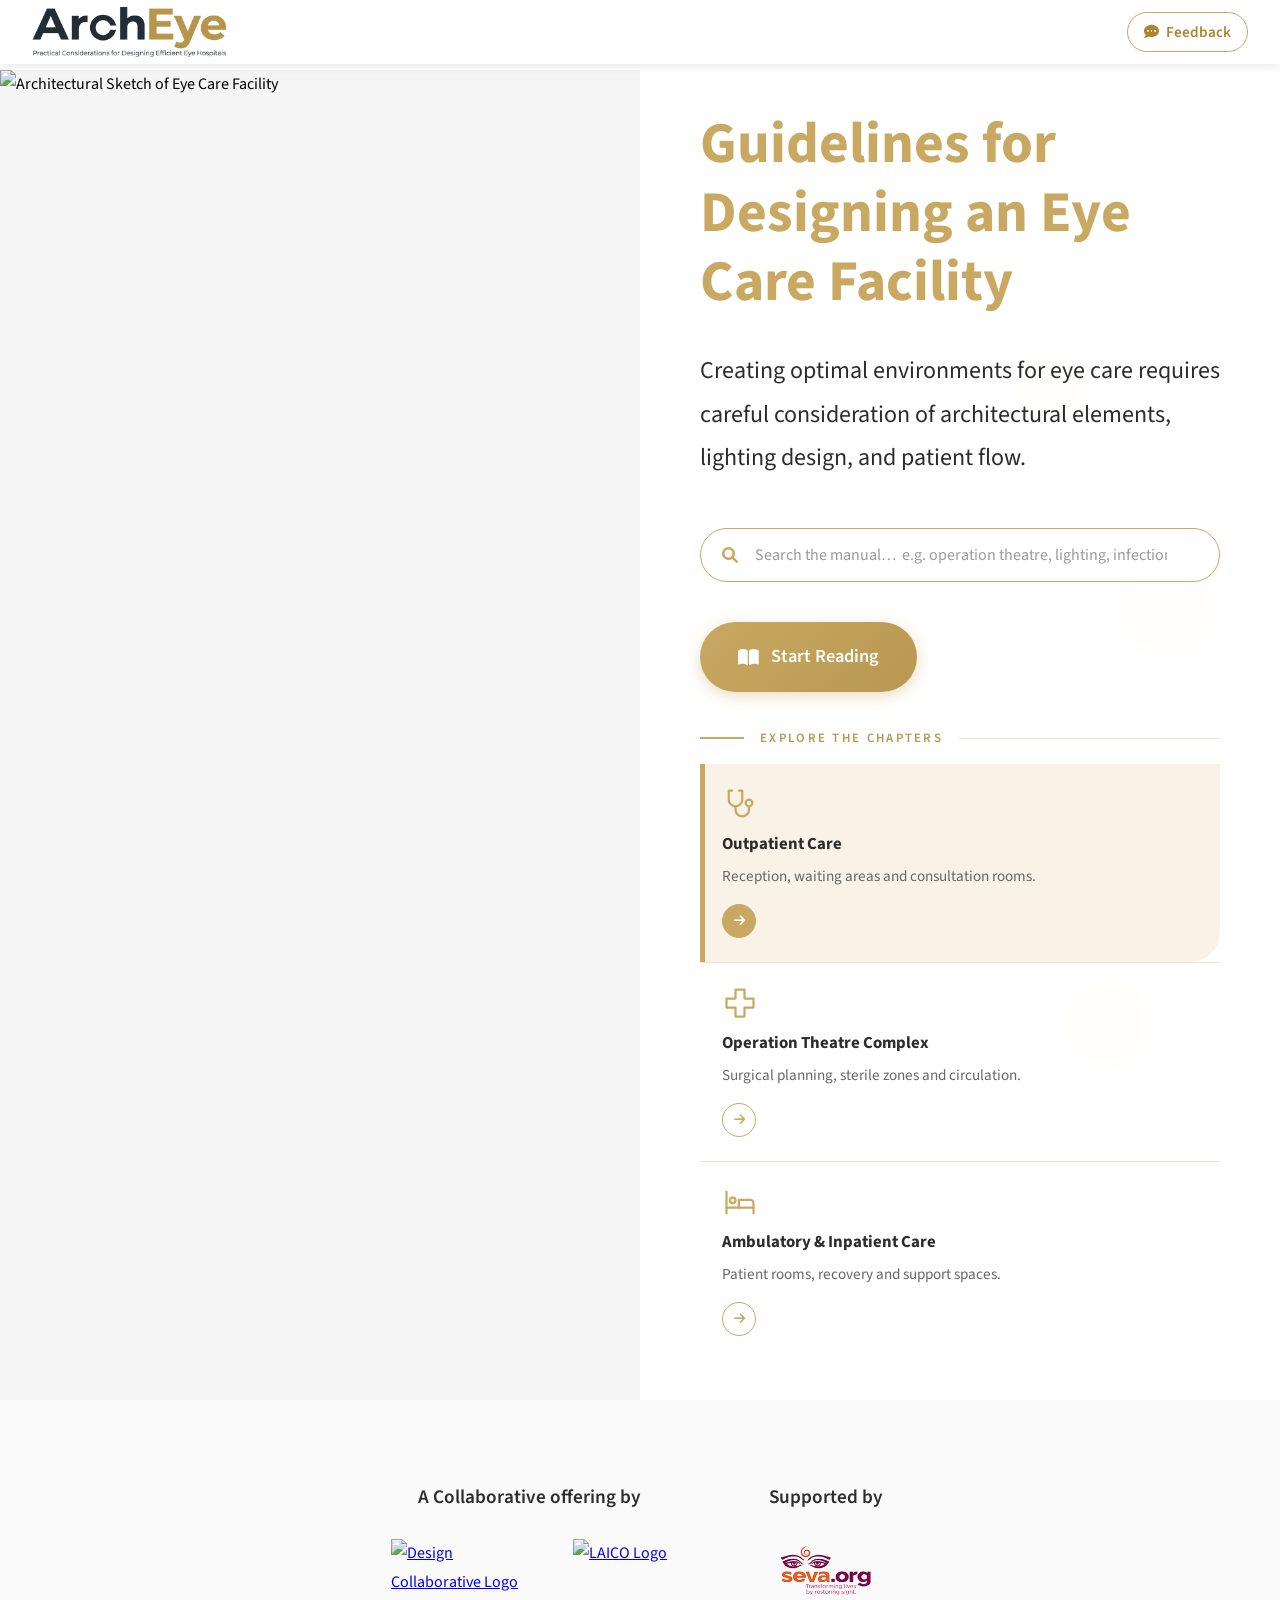
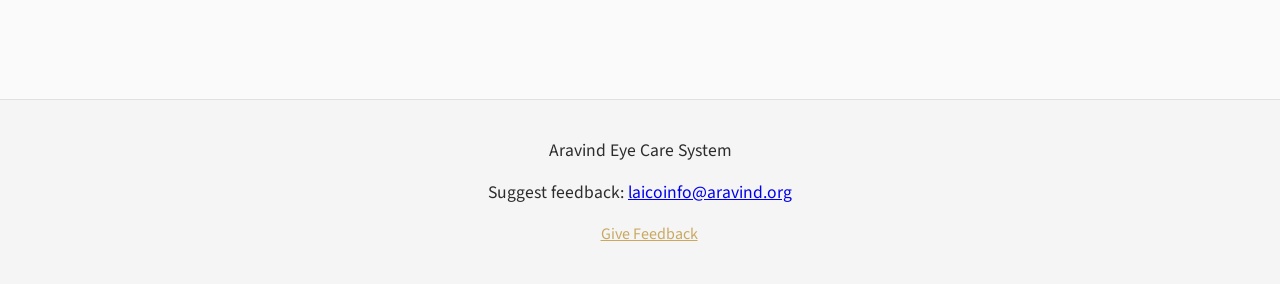
==== commit 990f2a0e: "updated Project" ====
--- a/index.html
+++ b/index.html
@@ -152,7 +152,7 @@
                     <div class="partner-logos">
                         <div class="logo-wrapper">
                             <a href="https://www.seva.org/site/PageServer" target="_blank" rel="noopener noreferrer">
-                                <img src="Images -Home/Seva_Foundation.jpg" alt="Seva.org Logo">
+                                <img src="Images -Home\seva foundation.png" alt="Seva.org Logo">
                             </a>
                         </div>
 
@@ -166,6 +166,7 @@
     <footer class="footer">
         <div class="container">
             <p>Aravind Eye Care System</p>
+            <p class="footer-feedback">Suggest feedback: <a class="feedback-link" href="mailto:laicoinfo@aravind.org?subject=Feedback%20-%20Guidelines%20for%20Designing%20an%20Eye%20Care%20Facility">laicoinfo@aravind.org</a></p>
         </div>
     </footer>
 
--- a/style.css
+++ b/style.css
@@ -3713,4 +3713,78 @@
 
 @media (max-width: 768px) {
     .nav-logo .brand-title h2 { font-size: 1rem; }
-}+}
+
+
+/* =====================  FEEDBACK POPUP  ===================== */
+.fb-fab {
+    position: fixed; right: 22px; bottom: 22px; z-index: 900;
+    display: flex; align-items: center; gap: 8px;
+    padding: 12px 18px; border: none; border-radius: 50px;
+    background: #c9a961; color: #fff; cursor: pointer;
+    font-family: 'Source Sans Pro', sans-serif; font-size: 1rem; font-weight: 600;
+    box-shadow: 0 6px 18px rgba(0,0,0,0.22);
+    transition: transform .2s ease, box-shadow .2s ease;
+}
+.fb-fab:hover { transform: translateY(-2px); box-shadow: 0 10px 24px rgba(0,0,0,0.28); }
+.fb-fab i { font-size: 1.1rem; }
+
+.fb-modal {
+    position: fixed; inset: 0; z-index: 10000;
+    display: none; align-items: center; justify-content: center;
+    background: rgba(0,0,0,0.6); padding: 16px;
+}
+.fb-modal.open { display: flex; }
+.fb-box {
+    position: relative; width: 100%; max-width: 480px; max-height: 92vh; overflow-y: auto;
+    background: #fff; border-radius: 14px; padding: 28px 26px 24px;
+    box-shadow: 0 20px 50px rgba(0,0,0,0.35);
+    font-family: 'Source Sans Pro', sans-serif; animation: fbPop .25s ease;
+}
+@keyframes fbPop { from { opacity: 0; transform: translateY(14px) scale(.97); } to { opacity: 1; transform: none; } }
+.fb-close {
+    position: absolute; top: 10px; right: 14px; border: none; background: none;
+    font-size: 30px; line-height: 1; color: #888; cursor: pointer;
+}
+.fb-close:hover { color: #c9a961; }
+.fb-box h3 { margin: 0 0 6px; font-size: 1.5rem; color: #2c2c2c; }
+.fb-sub { margin: 0 0 16px; color: #6b6b6b; font-size: .95rem; }
+.fb-box label { display: block; margin: 12px 0 5px; font-weight: 600; color: #333; font-size: .95rem; }
+.fb-box label span { font-weight: 400; color: #999; }
+.fb-box label b { color: #d33; }
+.fb-box input[type="text"], .fb-box textarea {
+    width: 100%; box-sizing: border-box; padding: 11px 12px;
+    border: 1px solid #d6d6d6; border-radius: 8px; font: inherit; font-size: 1rem; color: #222;
+    background: #fafafa; resize: vertical;
+}
+.fb-box input[type="text"]:focus, .fb-box textarea:focus {
+    outline: none; border-color: #c9a961; background: #fff; box-shadow: 0 0 0 3px rgba(201,169,97,.2);
+}
+.fb-send {
+    margin-top: 16px; width: 100%; padding: 12px; border: none; border-radius: 8px;
+    background: #c9a961; color: #fff; font: inherit; font-size: 1.05rem; font-weight: 600; cursor: pointer;
+    transition: background .2s;
+}
+.fb-send:hover { background: #b39348; }
+.fb-send:disabled { opacity: .7; cursor: not-allowed; }
+.fb-error { margin-top: 10px; padding: 9px 12px; border-radius: 6px; background: #fdecea; color: #b3261e; font-size: .92rem; }
+.fb-thanks { text-align: center; padding: 14px 0 4px; }
+.fb-thanks i { font-size: 52px; color: #2e9e5b; margin-bottom: 8px; }
+.fb-thanks p { color: #666; margin: 0; }
+.fb-footer-link { display: inline-block; margin-left: 18px; color: #c9a961; text-decoration: underline; cursor: pointer; }
+
+@media (max-width: 600px) {
+    .fb-fab { right: 14px; bottom: 14px; padding: 12px 14px; }
+    .fb-fab span { display: none; }   /* icon only on phones */
+    .fb-box { padding: 24px 18px 20px; }
+}
+
+.fb-nav-btn {
+    margin-left: auto; display: flex; align-items: center; gap: 7px;
+    padding: 8px 16px; border: 1.5px solid #c9a961; border-radius: 50px;
+    background: transparent; color: #a8872f; cursor: pointer;
+    font-family: 'Source Sans Pro', sans-serif; font-size: .95rem; font-weight: 600;
+    transition: background .2s, color .2s;
+}
+.fb-nav-btn:hover { background: #c9a961; color: #fff; }
+@media (max-width: 600px) { .fb-nav-btn { padding: 8px 11px; } .fb-nav-btn span { display: none; } }
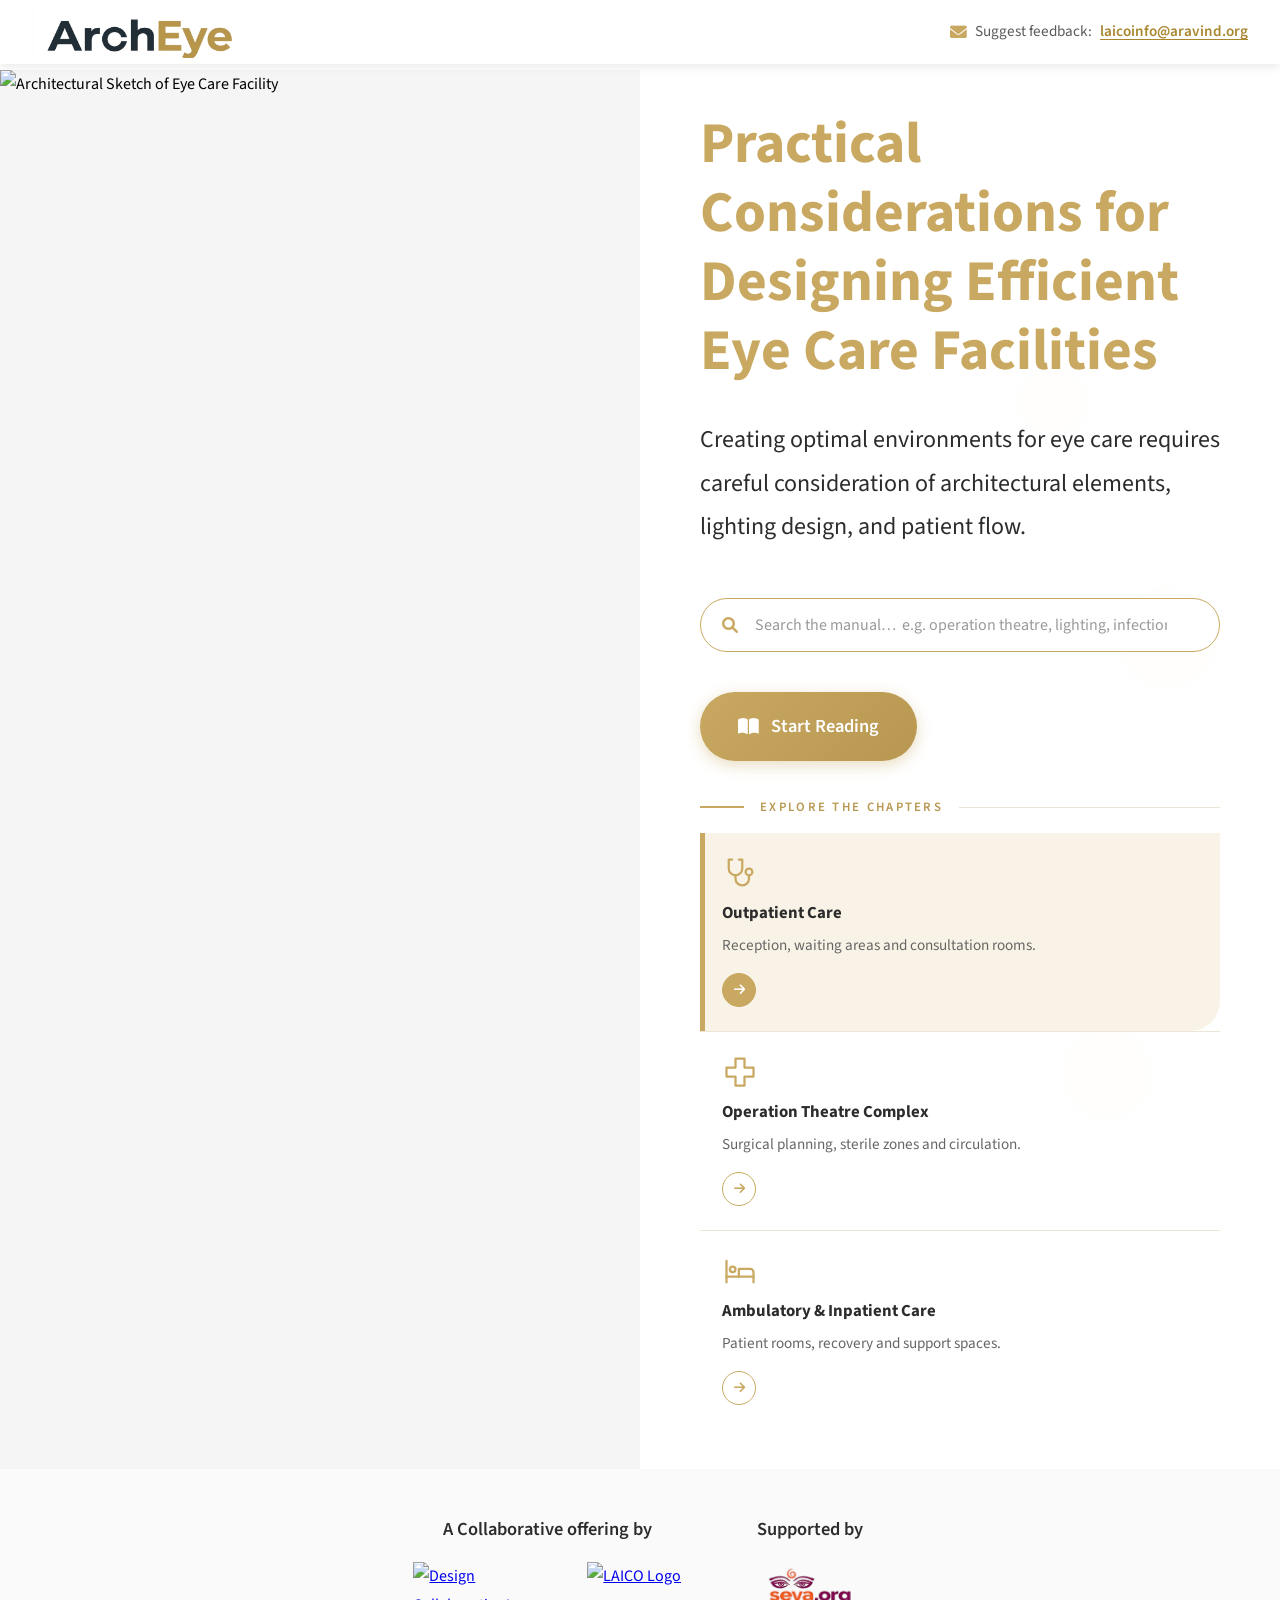
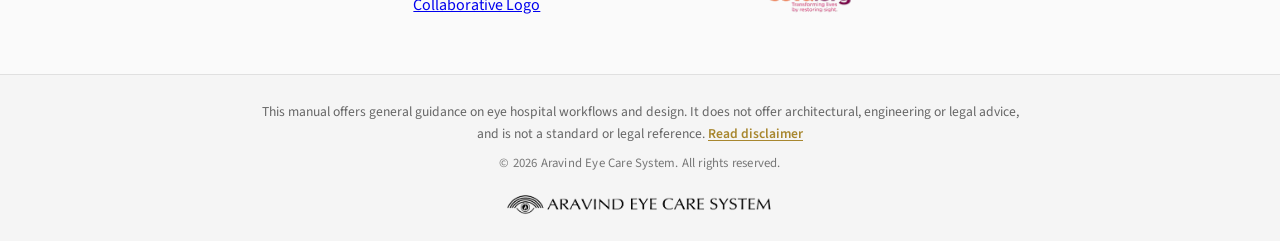
==== commit ec15c4c6: "Updated Pages" ====
--- a/index.html
+++ b/index.html
@@ -3,7 +3,7 @@
 <head>
     <meta charset="UTF-8">
     <meta name="viewport" content="width=device-width, initial-scale=1.0">
-    <title>Guidelines for Designing an Eye Care Facility | LAICO Architectural Manual</title>
+    <title>Practical Considerations for Designing Efficient Eye Care Facilities</title>
     <meta name="description" content="Creating optimal environments for eye care requires careful consideration of architectural elements, lighting design, and patient flow.">
     <link rel="stylesheet" href="style.css">
     <link href="https://cdnjs.cloudflare.com/ajax/libs/font-awesome/6.0.0/css/all.min.css" rel="stylesheet">
@@ -49,13 +49,13 @@
                 <div class="hero-text-right">
                     
                     <h3 class="hero-title">
-                        <span class="color-1 animate-char">Guidelines</span> 
-                        <span class="color-2 animate-char">for</span> 
-                        <span class="color-3 animate-char">Designing</span> 
-                        <span class="color-4 animate-char">an</span> 
-                        <span class="color-5 animate-char">Eye</span> 
-                        <span class="color-6 animate-char">Care</span> 
-                        <span class="color-7 animate-char">Facility</span>
+                        <span class="color-1 animate-char">Practical</span> 
+                        <span class="color-2 animate-char">Considerations</span> 
+                        <span class="color-3 animate-char">for</span> 
+                        <span class="color-4 animate-char">Designing</span> 
+                        <span class="color-5 animate-char">Efficient</span> 
+                        <span class="color-6 animate-char">Eye</span> 
+                        <span class="color-7 animate-char">Care Facilities</span> 
                     </h3>
                     <p class="hero-description">
                         Creating optimal environments for eye care requires careful consideration of architectural elements, lighting design, and patient flow. 
@@ -165,8 +165,12 @@
     <!-- Footer -->
     <footer class="footer">
         <div class="container">
-            <p>Aravind Eye Care System</p>
-            <p class="footer-feedback">Suggest feedback: <a class="feedback-link" href="mailto:laicoinfo@aravind.org?subject=Feedback%20-%20Guidelines%20for%20Designing%20an%20Eye%20Care%20Facility">laicoinfo@aravind.org</a></p>
+            <p class="footer-disclaimer">This manual offers general guidance on eye hospital workflows and design. It does not offer architectural, engineering or legal advice, and is not a standard or legal reference. <a href="chapter2.html#content-disclaimer">Read disclaimer</a></p>
+            <p class="footer-copy">&copy; 2026 Aravind Eye Care System. All rights reserved.</p>
+            <a class="footer-logo" href="https://www.aravind.org/" target="_blank" rel="noopener noreferrer" title="Aravind Eye Care System">
+                <img src="Images -Home\AECS 2013flat .png" alt="Aravind Eye Care System"
+                     onerror="this.parentNode.classList.add('no-img'); this.parentNode.textContent='Aravind Eye Care System';">
+            </a>
         </div>
     </footer>
 
--- a/style.css
+++ b/style.css
@@ -3787,4 +3787,302 @@
     transition: background .2s, color .2s;
 }
 .fb-nav-btn:hover { background: #c9a961; color: #fff; }
-@media (max-width: 600px) { .fb-nav-btn { padding: 8px 11px; } .fb-nav-btn span { display: none; } }+@media (max-width: 600px) { .fb-nav-btn { padding: 8px 11px; } .fb-nav-btn span { display: none; } }
+
+/* ============================================================
+   TOP BAR: "Suggest feedback: laicoinfo@aravind.org" (mailto link)
+   ============================================================ */
+.fb-nav-mail {
+    margin-left: auto;
+    display: flex; align-items: center; gap: 8px;
+    white-space: nowrap; text-decoration: none;
+    font-family: 'Source Sans Pro', sans-serif; font-size: .95rem;
+    color: #5a5a5a;
+}
+.fb-nav-mail i { color: #c9a961; font-size: 1.05rem; }
+.fb-nav-mail .fb-mail-id { color: #a8872f; font-weight: 600; text-decoration: underline; text-underline-offset: 3px; }
+.fb-nav-mail:hover .fb-mail-id { color: #c9a961; }
+
+/* medium screens: only the email id */
+@media (max-width: 1100px) { .fb-nav-mail .fb-mail-label { display: none; } }
+/* phones: only the envelope icon (tap = opens mail) */
+@media (max-width: 700px) {
+    .fb-nav-mail .fb-mail-id { display: none; }
+    .fb-nav-mail { width: 40px; height: 40px; justify-content: center; border: 1.5px solid #c9a961; border-radius: 50%; }
+}
+
+
+/* ============================================================
+   FOOTER LOGO (Aravind Eye Care System)
+   ============================================================ */
+.footer-logo { display: inline-block; text-decoration: none; }
+.footer-logo img { display: block; height: 56px; width: auto; max-width: 80vw; margin: 0 auto; }
+.footer-logo:hover { opacity: .85; }
+.footer-logo.no-img { color: #2c2c2c; font-size: 1.1rem; }
+@media (max-width: 768px) { .footer-logo img { height: 46px; } }
+
+
+/* ============================================================
+   PARTNERS + FOOTER : tighter spacing, bigger footer logo, copyright line
+   (this block is last on purpose, so it overrides the older rules)
+   ============================================================ */
+.partners { padding: 44px 0 40px; }
+.partners-content { gap: 2.5rem 4.5rem; }
+.partner-group h3 { margin: 0 0 1rem; font-size: 1.15rem; }
+.partner-logos { gap: 1.5rem; }
+.logo-wrapper img { height: 72px; max-width: 150px; }
+
+.footer { padding: 26px 20px 20px; }
+.footer .container { padding: 0; }
+.footer-logo { display: block; width: fit-content; margin: 0 auto; }
+.footer-logo img { width: min(280px, 70vw); height: auto; max-width: none; margin: 0 auto; }
+.footer .footer-copy {
+    margin: 8px 0 0;
+    font-size: 0.8rem;
+    line-height: 1.4;
+    color: #777;
+    letter-spacing: .2px;
+}
+
+@media (max-width: 768px) {
+    .partners { padding: 30px 0 26px; }
+    .partners-content { flex-direction: column; gap: 1.6rem; }
+    .partner-group h3 { margin-bottom: .7rem; font-size: 1.05rem; }
+    .partner-logos { gap: 1rem; }
+    .logo-wrapper img { height: 52px; max-width: 120px; }
+
+    .footer { padding: 20px 16px 16px; }
+    .footer-logo img { width: min(230px, 62vw); }
+    .footer .footer-copy { font-size: 0.74rem; margin-top: 6px; }
+}
+
+
+/* ============================================================
+   MOBILE MENU  -  OPTION 1 (drawer)  /  OPTION 2 (no hamburger)
+   switched by MOBILE_MENU in script.js  (html[data-mobile-menu])
+   ============================================================ */
+
+/* ---- OPTION 2: no hamburger, no overlay ---- */
+html[data-mobile-menu="none"] .menu-toggle,
+html[data-mobile-menu="none"] .menu-overlay { display: none !important; }
+
+/* ---- OPTION 1: right-side drawer ---- */
+html[data-mobile-menu="drawer"] .menu-overlay {
+    justify-content: flex-end;
+    align-items: stretch;
+    background: rgba(0, 0, 0, 0.45);
+    backdrop-filter: none;
+}
+html[data-mobile-menu="drawer"] .menu-content {
+    width: min(86vw, 340px);
+    height: 100%;
+    box-sizing: border-box;
+    background: #fff;
+    text-align: left;
+    padding: 20px 0 16px;
+    overflow-y: auto;
+    display: flex; flex-direction: column;
+    transform: translateX(100%);
+    transition: transform .3s ease;
+    box-shadow: -6px 0 24px rgba(0,0,0,.2);
+}
+html[data-mobile-menu="drawer"] .menu-overlay.active .menu-content { transform: translateX(0); }
+
+html[data-mobile-menu="drawer"] .close-btn {
+    position: absolute; top: 10px; right: 10px;
+    width: 40px; height: 40px; font-size: 1.5rem; color: #2c2c2c;
+}
+html[data-mobile-menu="drawer"] .close-btn:hover { color: #c9a961; transform: none; }
+
+.drawer-title {
+    font-family: 'Source Sans Pro', sans-serif; font-weight: 700; font-size: 1.1rem;
+    color: #2c2c2c; padding: 6px 22px 14px; border-bottom: 2px solid #c9a961; margin-right: 54px;
+}
+.drawer-nav { flex: 1 1 auto; }
+.drawer-nav ul { list-style: none; margin: 0; padding: 0; }
+.drawer-nav li { border-bottom: 1px solid #eee; }
+.drawer-nav a {
+    display: block; padding: 14px 22px;
+    font-family: 'Source Sans Pro', sans-serif; font-size: 1rem; line-height: 1.35;
+    color: #3a3a3a; text-decoration: none;
+    border-left: 3px solid transparent;
+}
+.drawer-nav a:hover { background: #faf5ea; color: #a8872f; }
+.drawer-nav a.is-current { background: #fdf3e1; color: #a8872f; font-weight: 700; border-left-color: #c9a961; }
+
+.drawer-mail {
+    display: flex; align-items: center; gap: 12px;
+    margin: 14px 18px 0; padding: 12px 14px;
+    border: 1.5px solid #c9a961; border-radius: 10px;
+    font-family: 'Source Sans Pro', sans-serif; font-size: .85rem; line-height: 1.35;
+    color: #5a5a5a; text-decoration: none;
+}
+.drawer-mail i { color: #c9a961; font-size: 1.2rem; }
+.drawer-mail b { color: #a8872f; font-weight: 600; }
+
+
+/* ============================================================
+   LEFT ☰ BUTTON (chapter pages, <= 992px) -> opens the Contents sidebar
+   ============================================================ */
+.nav-sidebar-btn, .nav-sidebar-backdrop { display: none; }
+
+@media (max-width: 992px) {
+    body.has-chapter-nav { --nav-h: 64px; }
+
+    .nav-sidebar-btn {
+        display: flex; flex-direction: column; justify-content: center; align-items: center;
+        width: 40px; height: 40px; flex: 0 0 40px; margin-right: 2px; padding: 0;
+        background: transparent; border: none; border-radius: 8px; cursor: pointer;
+    }
+    .nav-sidebar-btn span { display: block; width: 22px; height: 2.5px; margin: 2.5px 0; background: #2c2c2c; border-radius: 2px; }
+    .nav-sidebar-btn:hover span { background: #c9a961; }
+
+    /* the old floating round button is not needed any more */
+    .sidebar-toggle-btn { display: none !important; }
+
+    /* the existing Contents sidebar slides in from the left (also on phones) */
+    body.has-chapter-nav .chapter-sidebar {
+        display: block !important;
+        position: fixed !important;
+        top: var(--nav-h) !important;
+        height: calc(100vh - var(--nav-h)) !important;
+        width: min(86vw, 320px) !important;
+        left: -340px !important;
+        z-index: 1001 !important;
+        background: #fff;
+        overflow-y: auto;
+        transition: left .3s ease;
+        box-shadow: 4px 0 20px rgba(0,0,0,.18);
+    }
+    body.has-chapter-nav .chapter-sidebar.sidebar-open { left: 0 !important; }
+
+    .nav-sidebar-backdrop {
+        display: block; position: fixed; inset: 0; z-index: 999;
+        background: rgba(0,0,0,.4); opacity: 0; visibility: hidden; transition: opacity .3s ease;
+    }
+    .nav-sidebar-backdrop.show { opacity: 1; visibility: visible; }
+}
+@media (max-width: 768px) { body.has-chapter-nav { --nav-h: 56px; } }
+@media (max-width: 480px) { body.has-chapter-nav { --nav-h: 50px; } }
+
+
+/* ============================================================
+   ☰ MENU on chapter pages (<= 992px): Home / Chapters / Feedback
+   ============================================================ */
+.nav-menu { display: none; }
+@media (max-width: 992px) {
+    .nav-menu {
+        display: block; position: fixed; left: 10px; top: calc(var(--nav-h, 56px) + 6px);
+        width: min(78vw, 270px); background: #fff; border-radius: 12px; overflow: hidden;
+        box-shadow: 0 10px 30px rgba(0,0,0,.22); z-index: 1002;
+        opacity: 0; visibility: hidden; transform: translateY(-8px);
+        transition: opacity .2s ease, transform .2s ease;
+    }
+    .nav-menu.open { opacity: 1; visibility: visible; transform: translateY(0); }
+
+    .nav-menu-item {
+        display: flex; align-items: center; gap: 14px; width: 100%; box-sizing: border-box;
+        padding: 15px 18px; background: #fff; border: none; border-bottom: 1px solid #eee;
+        font-family: 'Source Sans Pro', sans-serif; font-size: 1.05rem; text-align: left;
+        color: #2c2c2c; text-decoration: none; cursor: pointer;
+    }
+    .nav-menu-item:last-child { border-bottom: none; }
+    .nav-menu-item i { color: #c9a961; width: 20px; text-align: center; }
+    .nav-menu-item span { flex: 1; }
+    .nav-menu-item .nav-menu-arrow { width: auto; font-size: .8rem; color: #aaa; }
+    .nav-menu-item:hover, .nav-menu-item:active { background: #faf5ea; color: #a8872f; }
+}
+
+
+/* ============================================================
+   HOME PAGE: same ☰ menu (Home / Chapters / Feedback) at every screen size
+   ============================================================ */
+body.has-home-menu { --nav-h: 64px; }
+@media (max-width: 768px) { body.has-home-menu { --nav-h: 56px; } }
+@media (max-width: 480px) { body.has-home-menu { --nav-h: 50px; } }
+
+body.has-home-menu .nav-sidebar-btn {
+    display: flex; flex-direction: column; justify-content: center; align-items: center;
+    width: 40px; height: 40px; flex: 0 0 40px; margin-right: 2px; padding: 0;
+    background: transparent; border: none; border-radius: 8px; cursor: pointer;
+}
+body.has-home-menu .nav-sidebar-btn span { display: block; width: 22px; height: 2.5px; margin: 2.5px 0; background: #2c2c2c; border-radius: 2px; }
+body.has-home-menu .nav-sidebar-btn:hover span { background: #c9a961; }
+
+body.has-home-menu .nav-menu {
+    display: block; position: fixed; left: 10px; top: calc(var(--nav-h) + 6px);
+    width: min(78vw, 270px); background: #fff; border-radius: 12px; overflow: hidden;
+    box-shadow: 0 10px 30px rgba(0,0,0,.22); z-index: 1002;
+    opacity: 0; visibility: hidden; transform: translateY(-8px);
+    transition: opacity .2s ease, transform .2s ease;
+}
+body.has-home-menu .nav-menu.open { opacity: 1; visibility: visible; transform: translateY(0); }
+body.has-home-menu .nav-menu-item {
+    display: flex; align-items: center; gap: 14px; width: 100%; box-sizing: border-box;
+    padding: 15px 18px; background: #fff; border: none; border-bottom: 1px solid #eee;
+    font-family: 'Source Sans Pro', sans-serif; font-size: 1.05rem; text-align: left;
+    color: #2c2c2c; text-decoration: none; cursor: pointer;
+}
+body.has-home-menu .nav-menu-item:last-child { border-bottom: none; }
+body.has-home-menu .nav-menu-item i { color: #c9a961; width: 20px; text-align: center; }
+body.has-home-menu .nav-menu-item span { flex: 1; }
+body.has-home-menu .nav-menu-item .nav-menu-arrow { width: auto; font-size: .8rem; color: #aaa; }
+body.has-home-menu .nav-menu-item:hover { background: #faf5ea; color: #a8872f; }
+
+body.has-home-menu .nav-sidebar-backdrop {
+    display: block; position: fixed; inset: 0; z-index: 999;
+    background: rgba(0,0,0,.4); opacity: 0; visibility: hidden; transition: opacity .3s ease;
+}
+body.has-home-menu .nav-sidebar-backdrop.show { opacity: 1; visibility: visible; }
+
+/* the "Contents" panel of the home page */
+.home-contents {
+    position: fixed; top: var(--nav-h, 64px); left: -340px; z-index: 1001;
+    width: min(86vw, 320px); height: calc(100vh - var(--nav-h, 64px));
+    background: #fff; overflow-y: auto; box-shadow: 4px 0 20px rgba(0,0,0,.18);
+    transition: left .3s ease;
+}
+.home-contents.sidebar-open { left: 0; }
+.home-contents .drawer-title { margin-right: 0; padding-top: 22px; }
+
+
+/* HOME PAGE: the ☰ menu is for phone / tablet only (hidden on desktop) */
+@media (min-width: 993px) {
+    body.has-home-menu .nav-sidebar-btn,
+    body.has-home-menu .nav-menu,
+    body.has-home-menu .nav-sidebar-backdrop,
+    body.has-home-menu .home-contents { display: none !important; }
+}
+
+/* ============================================================
+   DISCLAIMER (end of "How to use the manual")  +  HOME FOOTER NOTICE
+   ============================================================ */
+.disclaimer-box {
+    /* normal text - no highlight background / side border */
+    background: none;
+    border-left: none;
+    border-radius: 0;
+    padding: 0;
+}
+.disclaimer-box p { margin: 0 0 14px; line-height: 1.7; }
+.disclaimer-box p:last-child { margin-bottom: 0; }
+.disclaimer-box strong { color: #2c2c2c; }
+.disclaimer-box .disclaimer-ack { margin-top: 18px; padding-top: 14px; border-top: 1px solid #e6dcc3; color: #5a5a5a; }
+
+
+/* footer on the home page: notice -> copyright -> logo */
+.footer .footer-disclaimer {
+    max-width: 780px; margin: 0 auto 10px;
+    font-size: 0.85rem; line-height: 1.6; color: #666;
+}
+.footer .footer-disclaimer a { color: #a8872f; font-weight: 600; text-decoration: underline; text-underline-offset: 2px; white-space: nowrap; }
+.footer .footer-disclaimer a:hover { color: #c9a961; }
+.footer .footer-copy { margin: 0 0 14px; }
+@media (max-width: 768px) {
+    .footer .footer-disclaimer { font-size: 0.78rem; margin-bottom: 8px; }
+    .footer .footer-copy { margin-bottom: 12px; }
+}
+
+/* link to #content-disclaimer: keep the heading clear of the fixed top bar */
+#content-disclaimer { scroll-margin-top: 100px; }
+@media (max-width: 992px) { #content-disclaimer { scroll-margin-top: 130px; } }
